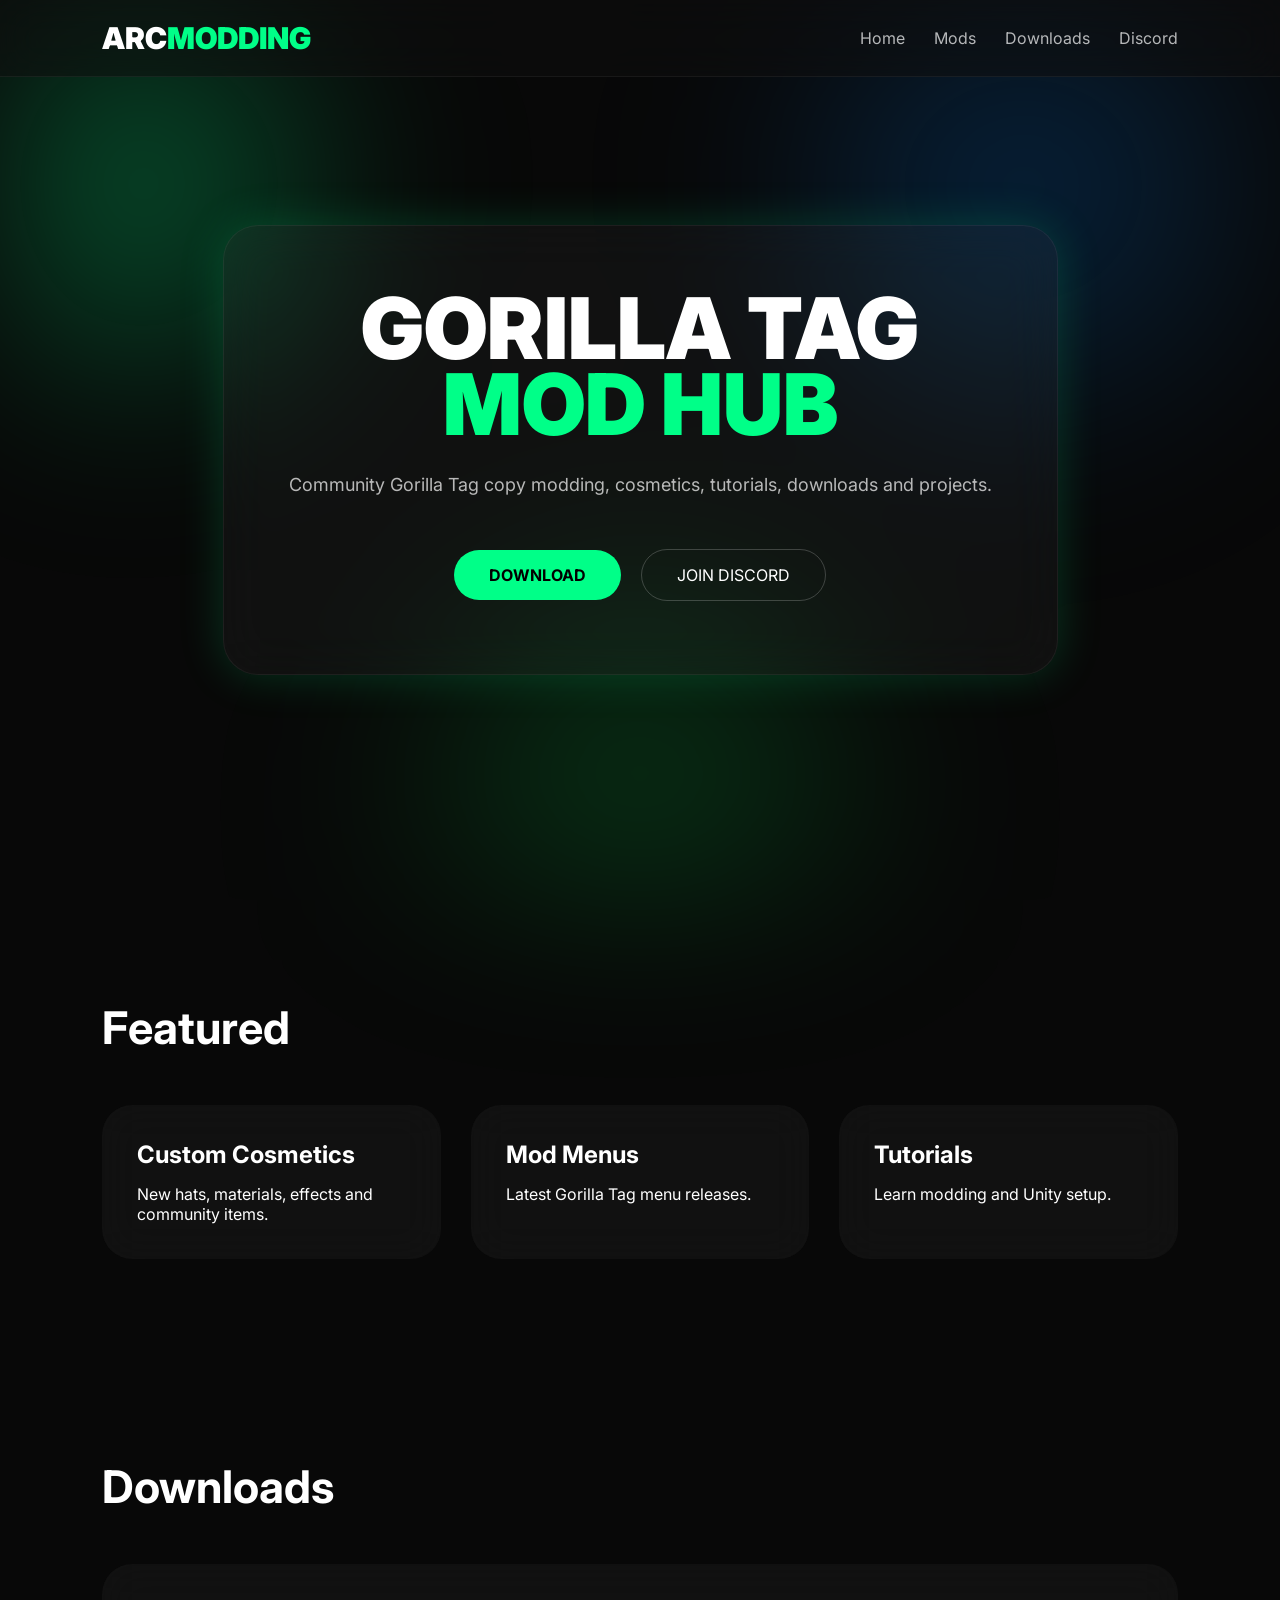
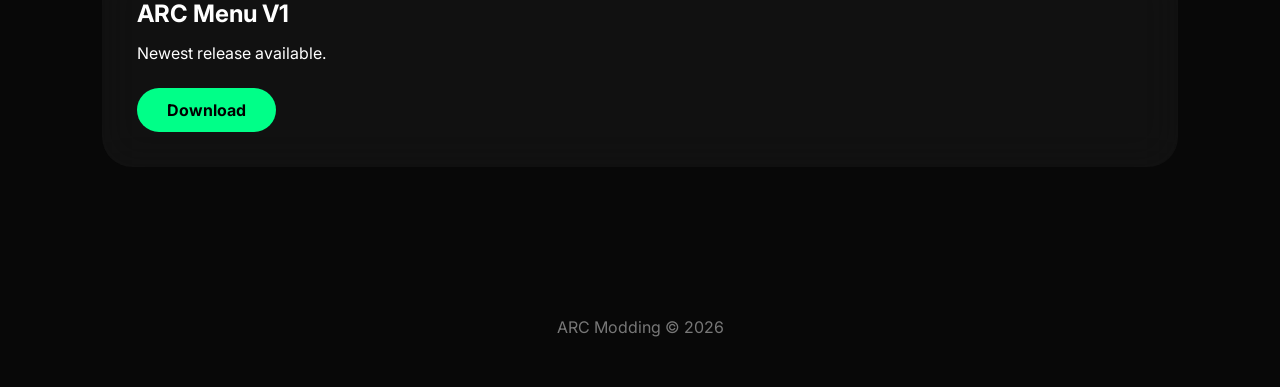
==== index.html @ 805655a4 "Update index.html" ====
<!DOCTYPE html>
<html lang="en">
<head>
<meta charset="UTF-8">
<meta name="viewport" content="width=device-width,initial-scale=1.0">
<title>ARC Modding Hub</title>

<link href="https://fonts.googleapis.com/css2?family=Inter:wght@300;400;700;900&display=swap" rel="stylesheet">

<style>

*{
margin:0;
padding:0;
box-sizing:border-box;
font-family:Inter,sans-serif;
scroll-behavior:smooth;
}

body{
background:#080808;
color:white;
overflow-x:hidden;
}

/* animated background */

.bg{
position:fixed;
inset:0;
z-index:-2;

background:
radial-gradient(circle at 10% 20%,rgba(0,255,136,.35),transparent 20%),
radial-gradient(circle at 80% 20%,rgba(0,132,255,.25),transparent 25%),
radial-gradient(circle at 50% 90%,rgba(0,255,85,.2),transparent 30%);

filter:blur(90px);

animation:float 12s infinite alternate;
}

@keyframes float{

from{
transform:scale(1) rotate(0deg)
}

to{
transform:scale(1.4) rotate(8deg)
}

}

nav{

position:fixed;
top:0;
width:100%;

display:flex;
justify-content:space-between;
align-items:center;

padding:20px 8%;

background:rgba(15,15,15,.55);

backdrop-filter:blur(20px);

border-bottom:1px solid rgba(255,255,255,.05);

z-index:999;
}

.logo{

font-size:30px;
font-weight:900;

}

.logo span{
color:#00ff88;
}

nav div a{

color:white;
text-decoration:none;
margin-left:25px;
opacity:.7;
transition:.3s;
}

nav div a:hover{

opacity:1;
color:#00ff88;

}

/* hero */

.hero{

height:100vh;

display:flex;
justify-content:center;
align-items:center;

padding:30px;

}

.heroBox{

max-width:900px;

padding:65px;

text-align:center;

background:rgba(255,255,255,.04);

backdrop-filter:blur(25px);

border-radius:35px;

border:1px solid rgba(255,255,255,.06);

box-shadow:
0 0 45px rgba(0,255,136,.18);

}

.hero h1{

font-size:85px;

line-height:.9;

font-weight:900;

}

.hero h1 span{
color:#00ff88;
}

.hero p{

margin-top:25px;

line-height:1.8;

opacity:.7;

font-size:18px;

}

.buttons{
margin-top:40px;
}

.btn{

display:inline-block;

padding:15px 35px;

border-radius:999px;

text-decoration:none;

margin:8px;

transition:.3s;
}

.download{

background:#00ff88;

color:black;

font-weight:700;

}

.discord{

border:1px solid rgba(255,255,255,.2);

color:white;

}

.btn:hover{

transform:translateY(-8px);

}

/* cards */

section{
padding:100px 8%;
}

.title{

font-size:45px;

margin-bottom:50px;

}

.grid{

display:grid;

grid-template-columns:
repeat(auto-fit,minmax(280px,1fr));

gap:30px;

}

.card{

padding:35px;

border-radius:30px;

background:rgba(255,255,255,.04);

backdrop-filter:blur(20px);

transition:.4s;

}

.card:hover{

transform:translateY(-10px);

box-shadow:
0 0 35px rgba(0,255,136,.2);

}

.card h2{

margin-bottom:15px;

}

.downloadCard{

margin-top:25px;

display:inline-block;

padding:12px 30px;

background:#00ff88;

color:black;

font-weight:bold;

border-radius:999px;

text-decoration:none;

}

footer{

padding:50px;

text-align:center;

opacity:.45;

}

</style>

</head>

<body>

<div class="bg"></div>

<nav>

<div class="logo">
ARC<span>MODDING</span>
</div>

<div>

<a href="#">Home</a>

<a href="#mods">Mods</a>

<a href="#downloads">Downloads</a>

<a href="https://discord.gg/arcsmoddinghub" target="_blank">Discord</a>

</div>

</nav>

<section class="hero">

<div class="heroBox">

<h1>

GORILLA TAG<br>

<span>MOD HUB</span>

</h1>

<p>

Community Gorilla Tag copy modding, cosmetics, tutorials,
downloads and projects.

</p>

<div class="buttons">

<a
class="btn download"
href="downloads/ARCMenuV1.zip"
download>

DOWNLOAD

</a>

<a
class="btn discord"
href="https://discord.gg/arcsmoddinghub"
target="_blank">

JOIN DISCORD

</a>

</div>

</div>

</section>

<section id="mods">

<h1 class="title">
Featured
</h1>

<div class="grid">

<div class="card">

<h2>
Custom Cosmetics
</h2>

<p>

New hats, materials, effects and community items.

</p>

</div>

<div class="card">

<h2>
Mod Menus
</h2>

<p>

Latest Gorilla Tag menu releases.

</p>

</div>

<div class="card">

<h2>
Tutorials
</h2>

<p>

Learn modding and Unity setup.

</p>

</div>

</div>

</section>

<section id="downloads">

<h1 class="title">
Downloads
</h1>

<div class="grid">

<div class="card">

<h2>
ARC Menu V1
</h2>

<p>

Newest release available.

</p>

<a
class="downloadCard"
href="downloads/ARCMenuV1.zip"
download>

Download

</a>

</div>

</div>

</section>

<footer>

ARC Modding © 2026

</footer>

</body>
</html>
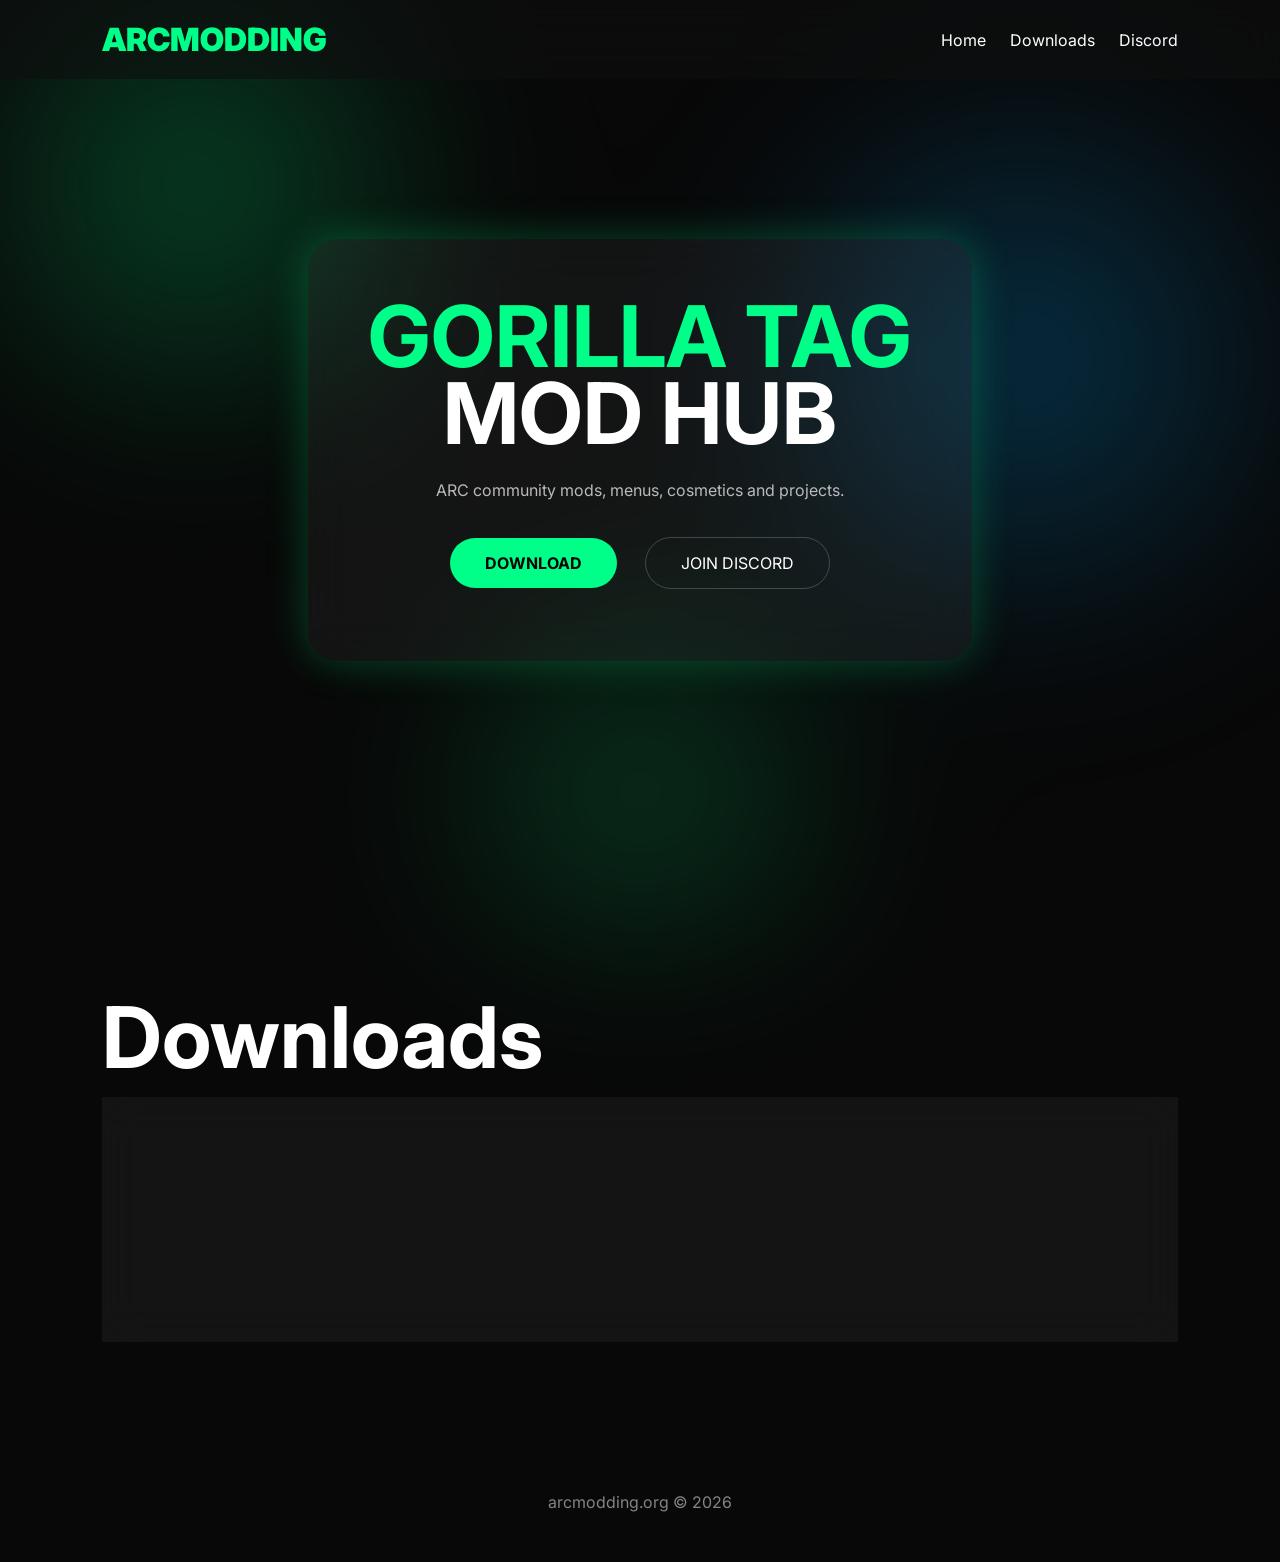
==== commit 8c34e287: "Update index.html" ====
--- a/index.html
+++ b/index.html
@@ -3,11 +3,33 @@
 <head>
 <meta charset="UTF-8">
 <meta name="viewport" content="width=device-width,initial-scale=1.0">
-<title>ARC Modding Hub</title>
+<title>ARC Modding</title>
 
 <link href="https://fonts.googleapis.com/css2?family=Inter:wght@300;400;700;900&display=swap" rel="stylesheet">
 
 <style>
+
+/* ========= CUSTOMIZE HERE ========= */
+
+:root{
+
+--main:#00ff88;
+--secondary:#00aaff;
+--background:#080808;
+
+--card:rgba(255,255,255,.05);
+--nav:rgba(15,15,15,.60);
+
+--text:white;
+
+--logo:ARCMODDING;
+--radius:30px;
+
+--glow:0 0 40px rgba(0,255,136,.25);
+
+}
+
+/* ========= END CUSTOMIZE ========= */
 
 *{
 margin:0;
@@ -18,32 +40,32 @@
 }
 
 body{
-background:#080808;
-color:white;
+background:var(--background);
+color:var(--text);
 overflow-x:hidden;
 }
 
-/* animated background */
-
 .bg{
+
 position:fixed;
 inset:0;
-z-index:-2;
+z-index:-1;
 
 background:
-radial-gradient(circle at 10% 20%,rgba(0,255,136,.35),transparent 20%),
-radial-gradient(circle at 80% 20%,rgba(0,132,255,.25),transparent 25%),
-radial-gradient(circle at 50% 90%,rgba(0,255,85,.2),transparent 30%);
-
-filter:blur(90px);
-
-animation:float 12s infinite alternate;
-}
-
-@keyframes float{
+radial-gradient(circle at 15% 20%,var(--main),transparent 20%),
+radial-gradient(circle at 80% 40%,var(--secondary),transparent 25%),
+radial-gradient(circle at 50% 90%,var(--main),transparent 20%);
+
+filter:blur(110px);
+opacity:.35;
+
+animation:move 12s infinite alternate;
+}
+
+@keyframes move{
 
 from{
-transform:scale(1) rotate(0deg)
+transform:scale(1)
 }
 
 to{
@@ -57,50 +79,35 @@
 position:fixed;
 top:0;
 width:100%;
+padding:20px 8%;
 
 display:flex;
 justify-content:space-between;
 align-items:center;
 
-padding:20px 8%;
-
-background:rgba(15,15,15,.55);
+background:var(--nav);
 
 backdrop-filter:blur(20px);
 
-border-bottom:1px solid rgba(255,255,255,.05);
-
 z-index:999;
+
 }
 
 .logo{
 
-font-size:30px;
+font-size:32px;
 font-weight:900;
-
-}
-
-.logo span{
-color:#00ff88;
-}
-
-nav div a{
+color:var(--main);
+
+}
+
+nav a{
 
 color:white;
 text-decoration:none;
-margin-left:25px;
-opacity:.7;
-transition:.3s;
-}
-
-nav div a:hover{
-
-opacity:1;
-color:#00ff88;
-
-}
-
-/* hero */
+margin-left:20px;
+
+}
 
 .hero{
 
@@ -110,87 +117,76 @@
 justify-content:center;
 align-items:center;
 
-padding:30px;
-
-}
-
-.heroBox{
+padding:20px;
+
+}
+
+.box{
 
 max-width:900px;
 
-padding:65px;
+padding:60px;
+
+border-radius:var(--radius);
+
+background:var(--card);
+
+backdrop-filter:blur(25px);
+
+box-shadow:var(--glow);
 
 text-align:center;
 
-background:rgba(255,255,255,.04);
-
-backdrop-filter:blur(25px);
-
-border-radius:35px;
-
-border:1px solid rgba(255,255,255,.06);
-
-box-shadow:
-0 0 45px rgba(0,255,136,.18);
-
-}
-
-.hero h1{
+}
+
+h1{
 
 font-size:85px;
-
 line-height:.9;
 
-font-weight:900;
-
-}
-
-.hero h1 span{
-color:#00ff88;
-}
-
-.hero p{
+}
+
+.green{
+
+color:var(--main);
+
+}
+
+p{
 
 margin-top:25px;
-
-line-height:1.8;
-
+line-height:1.7;
 opacity:.7;
 
-font-size:18px;
-
-}
-
-.buttons{
-margin-top:40px;
 }
 
 .btn{
 
 display:inline-block;
 
+margin:12px;
+
 padding:15px 35px;
 
 border-radius:999px;
 
 text-decoration:none;
 
-margin:8px;
-
 transition:.3s;
-}
-
-.download{
-
-background:#00ff88;
+
+}
+
+.main{
+
+background:var(--main);
 
 color:black;
 
-font-weight:700;
-
-}
-
-.discord{
+font-weight:bold;
+
+}
+
+.second{
 
 border:1px solid rgba(255,255,255,.2);
 
@@ -200,24 +196,14 @@
 
 .btn:hover{
 
-transform:translateY(-8px);
-
-}
-
-/* cards */
+transform:translateY(-6px);
+
+}
 
 section{
 padding:100px 8%;
 }
 
-.title{
-
-font-size:45px;
-
-margin-bottom:50px;
-
-}
-
 .grid{
 
 display:grid;
@@ -225,7 +211,7 @@
 grid-template-columns:
 repeat(auto-fit,minmax(280px,1fr));
 
-gap:30px;
+gap:25px;
 
 }
 
@@ -233,63 +219,23 @@
 
 padding:35px;
 
-border-radius:30px;
-
-background:rgba(255,255,255,.04);
+border-radius:var(--radius);
+
+background:var(--card);
 
 backdrop-filter:blur(20px);
 
-transition:.4s;
-
-}
-
-.card:hover{
-
-transform:translateY(-10px);
-
-box-shadow:
-0 0 35px rgba(0,255,136,.2);
-
-}
-
-.card h2{
-
-margin-bottom:15px;
-
-}
-
-.downloadCard{
-
-margin-top:25px;
-
-display:inline-block;
-
-padding:12px 30px;
-
-background:#00ff88;
-
-color:black;
-
-font-weight:bold;
-
-border-radius:999px;
-
-text-decoration:none;
-
 }
 
 footer{
 
 padding:50px;
-
 text-align:center;
-
-opacity:.45;
+opacity:.5;
 
 }
 
 </style>
-
 </head>
 
 <body>
@@ -299,46 +245,49 @@
 <nav>
 
 <div class="logo">
-ARC<span>MODDING</span>
+
+ARCMODDING
+
 </div>
 
 <div>
 
 <a href="#">Home</a>
 
-<a href="#mods">Mods</a>
-
 <a href="#downloads">Downloads</a>
 
-<a href="https://discord.gg/arcsmoddinghub" target="_blank">Discord</a>
+<a href="https://discord.gg/arcsmoddinghub" target="_blank">
+Discord
+</a>
 
 </div>
 
 </nav>
 
-<section class="hero">
-
-<div class="heroBox">
+<div class="hero">
+
+<div class="box">
 
 <h1>
 
-GORILLA TAG<br>
-
-<span>MOD HUB</span>
+<span class="green">GORILLA TAG</span>
+
+<br>
+
+MOD HUB
 
 </h1>
 
 <p>
 
-Community Gorilla Tag copy modding, cosmetics, tutorials,
-downloads and projects.
+ARC community mods, menus, cosmetics and projects.
 
 </p>
 
-<div class="buttons">
+<br>
 
 <a
-class="btn download"
+class="btn main"
 href="downloads/ARCMenuV1.zip"
 download>
 
@@ -347,7 +296,7 @@
 </a>
 
 <a
-class="btn discord"
+class="btn second"
 href="https://discord.gg/arcsmoddinghub"
 target="_blank">
 
@@ -359,67 +308,11 @@
 
 </div>
 
-</section>
-
-<section id="mods">
-
-<h1 class="title">
-Featured
-</h1>
-
-<div class="grid">
-
-<div class="card">
-
-<h2>
-Custom Cosmetics
-</h2>
-
-<p>
-
-New hats, materials, effects and community items.
-
-</p>
-
-</div>
-
-<div class="card">
-
-<h2>
-Mod Menus
-</h2>
-
-<p>
-
-Latest Gorilla Tag menu releases.
-
-</p>
-
-</div>
-
-<div class="card">
-
-<h2>
-Tutorials
-</h2>
-
-<p>
-
-Learn modding and Unity setup.
-
-</p>
-
-</div>
-
-</div>
-
-</section>
-
 <section id="downloads">
 
-<h1 class="title">
-Downloads
-</h1>
+<h1>Downloads</h1>
+
+<br>
 
 <div class="grid">
 
@@ -431,12 +324,14 @@
 
 <p>
 
-Newest release available.
+Newest release.
 
 </p>
 
+<br>
+
 <a
-class="downloadCard"
+class="btn main"
 href="downloads/ARCMenuV1.zip"
 download>
 
@@ -452,7 +347,7 @@
 
 <footer>
 
-ARC Modding © 2026
+arcmodding.org © 2026
 
 </footer>
 
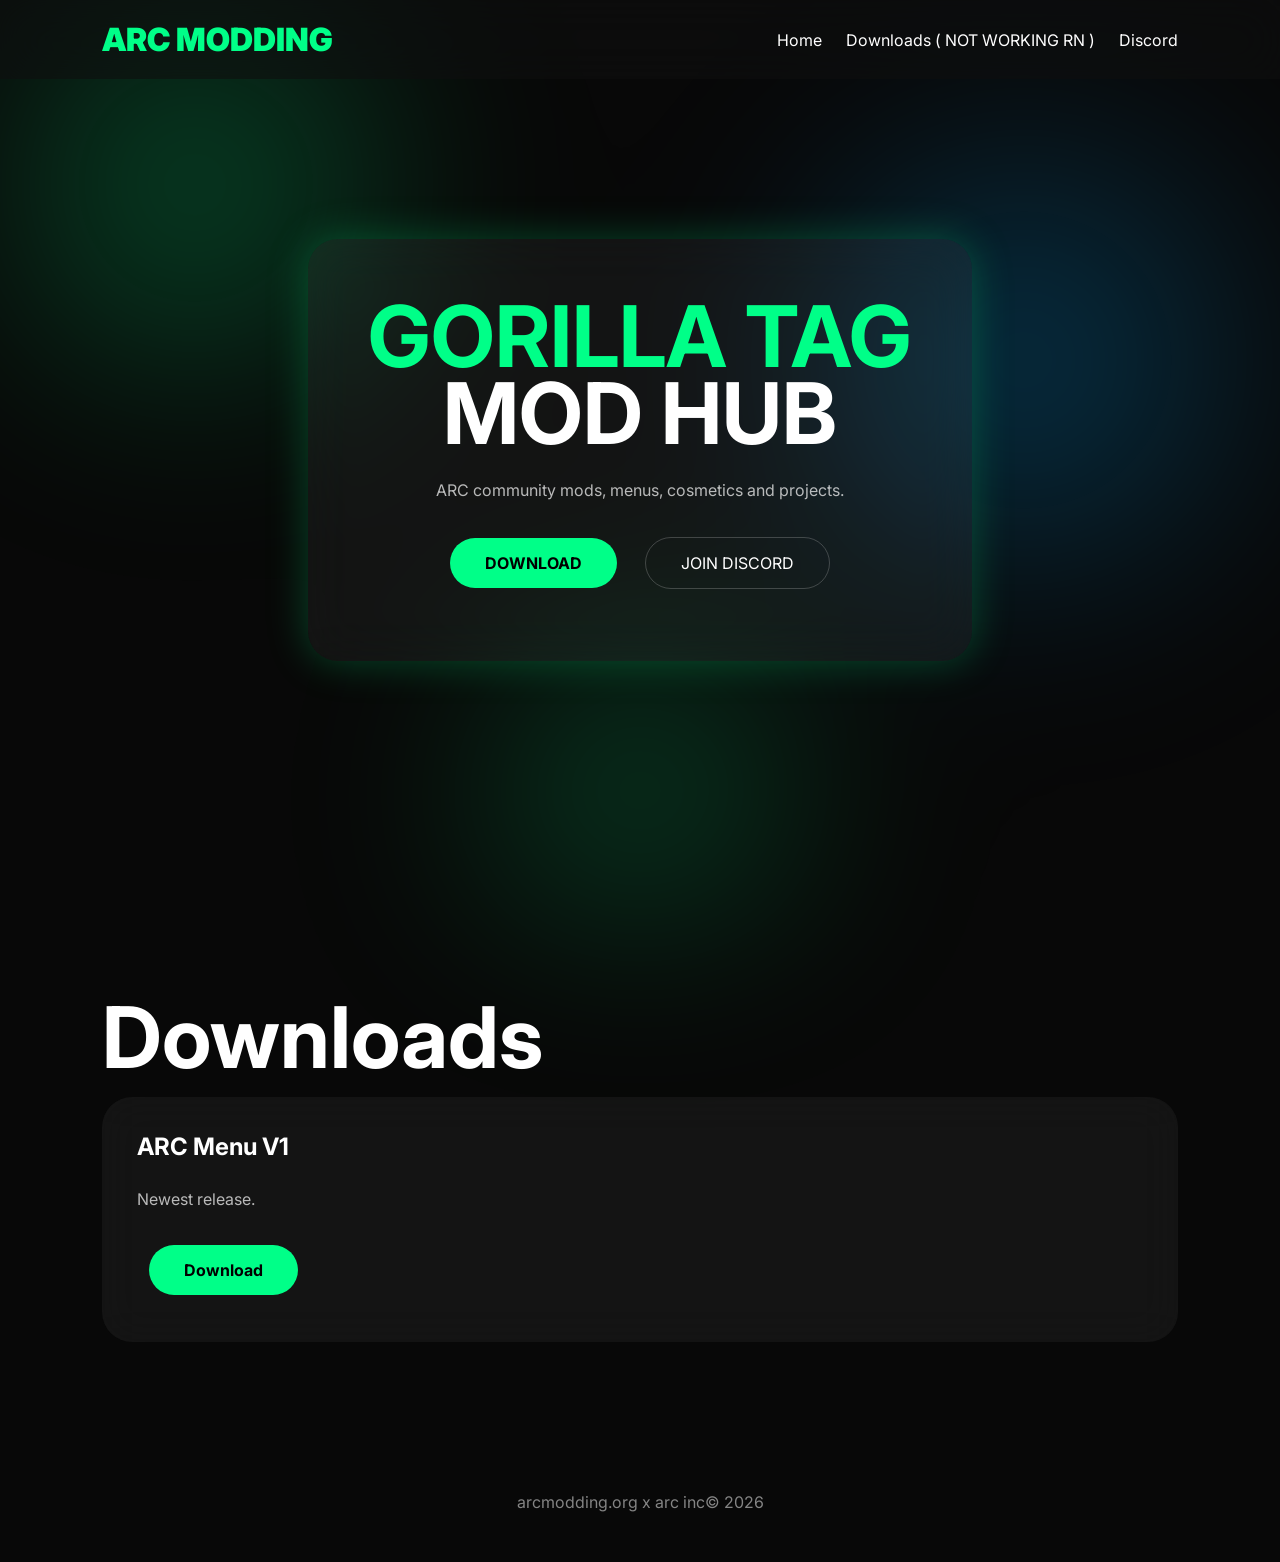
==== commit 9feb6dc5: "Update index.html" ====
--- a/index.html
+++ b/index.html
@@ -22,7 +22,7 @@
 
 --text:white;
 
---logo:ARCMODDING;
+--logo:ARC MODDING;
 --radius:30px;
 
 --glow:0 0 40px rgba(0,255,136,.25);
@@ -246,7 +246,7 @@
 
 <div class="logo">
 
-ARCMODDING
+ARC MODDING
 
 </div>
 
@@ -254,9 +254,9 @@
 
 <a href="#">Home</a>
 
-<a href="#downloads">Downloads</a>
-
-<a href="https://discord.gg/arcsmoddinghub" target="_blank">
+<a href="#downloads">Downloads ( NOT WORKING RN )</a>
+
+<a href="https://discord.gg/arcmoddinghub" target="_blank">
 Discord
 </a>
 
@@ -347,7 +347,7 @@
 
 <footer>
 
-arcmodding.org © 2026
+arcmodding.org x arc inc© 2026
 
 </footer>
 
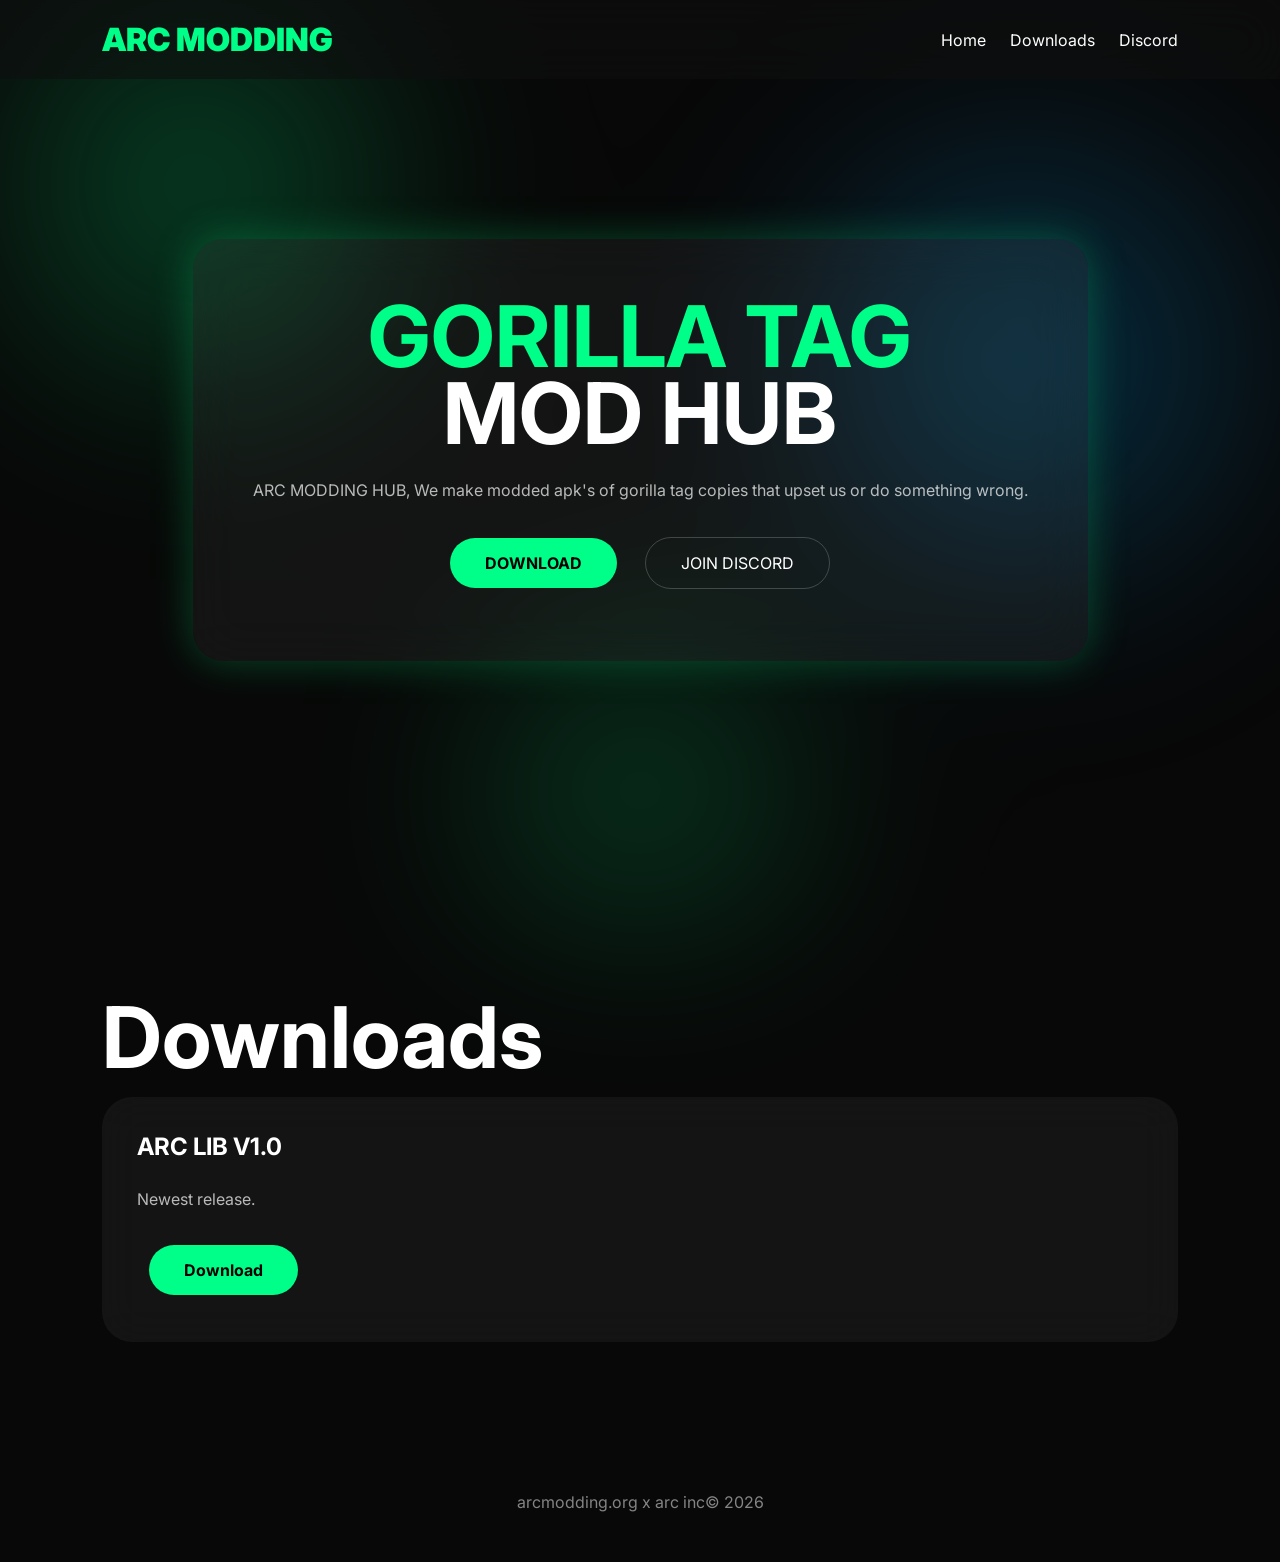
==== commit 1474394e: "Update index.html" ====
--- a/index.html
+++ b/index.html
@@ -254,7 +254,7 @@
 
 <a href="#">Home</a>
 
-<a href="#downloads">Downloads ( NOT WORKING RN )</a>
+<a href="#downloads">Downloads</a>
 
 <a href="https://discord.gg/arcmoddinghub" target="_blank">
 Discord
@@ -280,7 +280,7 @@
 
 <p>
 
-ARC community mods, menus, cosmetics and projects.
+ARC MODDING HUB, We make modded apk's of gorilla tag copies that upset us or do something wrong.
 
 </p>
 
@@ -291,7 +291,7 @@
 href="downloads/ARCMenuV1.zip"
 download>
 
-DOWNLOAD
+DOWNLOAD 
 
 </a>
 
@@ -319,7 +319,7 @@
 <div class="card">
 
 <h2>
-ARC Menu V1
+ARC LIB V1.0
 </h2>
 
 <p>
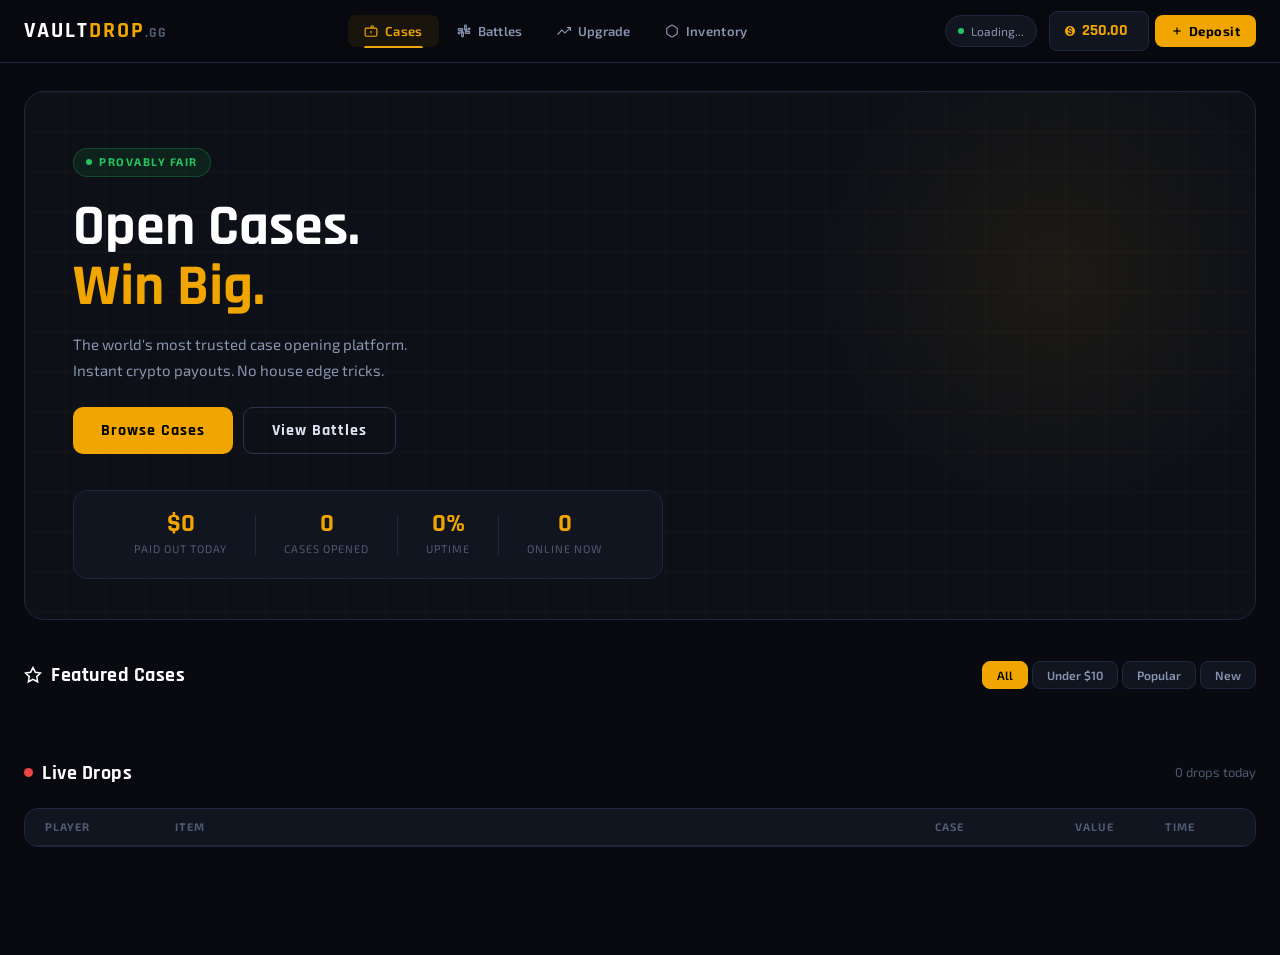
==== commit edc42dbf: "Add files via upload" ====
--- a/index.html
+++ b/index.html
@@ -1,355 +1,320 @@
 <!DOCTYPE html>
 <html lang="en">
 <head>
-<meta charset="UTF-8">
-<meta name="viewport" content="width=device-width,initial-scale=1.0">
-<title>ARC Modding</title>
-
-<link href="https://fonts.googleapis.com/css2?family=Inter:wght@300;400;700;900&display=swap" rel="stylesheet">
-
-<style>
-
-/* ========= CUSTOMIZE HERE ========= */
-
-:root{
-
---main:#00ff88;
---secondary:#00aaff;
---background:#080808;
-
---card:rgba(255,255,255,.05);
---nav:rgba(15,15,15,.60);
-
---text:white;
-
---logo:ARC MODDING;
---radius:30px;
-
---glow:0 0 40px rgba(0,255,136,.25);
-
-}
-
-/* ========= END CUSTOMIZE ========= */
-
-*{
-margin:0;
-padding:0;
-box-sizing:border-box;
-font-family:Inter,sans-serif;
-scroll-behavior:smooth;
-}
-
-body{
-background:var(--background);
-color:var(--text);
-overflow-x:hidden;
-}
-
-.bg{
-
-position:fixed;
-inset:0;
-z-index:-1;
-
-background:
-radial-gradient(circle at 15% 20%,var(--main),transparent 20%),
-radial-gradient(circle at 80% 40%,var(--secondary),transparent 25%),
-radial-gradient(circle at 50% 90%,var(--main),transparent 20%);
-
-filter:blur(110px);
-opacity:.35;
-
-animation:move 12s infinite alternate;
-}
-
-@keyframes move{
-
-from{
-transform:scale(1)
-}
-
-to{
-transform:scale(1.4) rotate(8deg)
-}
-
-}
-
-nav{
-
-position:fixed;
-top:0;
-width:100%;
-padding:20px 8%;
-
-display:flex;
-justify-content:space-between;
-align-items:center;
-
-background:var(--nav);
-
-backdrop-filter:blur(20px);
-
-z-index:999;
-
-}
-
-.logo{
-
-font-size:32px;
-font-weight:900;
-color:var(--main);
-
-}
-
-nav a{
-
-color:white;
-text-decoration:none;
-margin-left:20px;
-
-}
-
-.hero{
-
-height:100vh;
-
-display:flex;
-justify-content:center;
-align-items:center;
-
-padding:20px;
-
-}
-
-.box{
-
-max-width:900px;
-
-padding:60px;
-
-border-radius:var(--radius);
-
-background:var(--card);
-
-backdrop-filter:blur(25px);
-
-box-shadow:var(--glow);
-
-text-align:center;
-
-}
-
-h1{
-
-font-size:85px;
-line-height:.9;
-
-}
-
-.green{
-
-color:var(--main);
-
-}
-
-p{
-
-margin-top:25px;
-line-height:1.7;
-opacity:.7;
-
-}
-
-.btn{
-
-display:inline-block;
-
-margin:12px;
-
-padding:15px 35px;
-
-border-radius:999px;
-
-text-decoration:none;
-
-transition:.3s;
-
-}
-
-.main{
-
-background:var(--main);
-
-color:black;
-
-font-weight:bold;
-
-}
-
-.second{
-
-border:1px solid rgba(255,255,255,.2);
-
-color:white;
-
-}
-
-.btn:hover{
-
-transform:translateY(-6px);
-
-}
-
-section{
-padding:100px 8%;
-}
-
-.grid{
-
-display:grid;
-
-grid-template-columns:
-repeat(auto-fit,minmax(280px,1fr));
-
-gap:25px;
-
-}
-
-.card{
-
-padding:35px;
-
-border-radius:var(--radius);
-
-background:var(--card);
-
-backdrop-filter:blur(20px);
-
-}
-
-footer{
-
-padding:50px;
-text-align:center;
-opacity:.5;
-
-}
-
-</style>
+  <meta charset="UTF-8" />
+  <meta name="viewport" content="width=device-width, initial-scale=1.0" />
+  <title>VaultDrop — Premium Case Opening</title>
+  <meta name="description" content="Open cases, win big. Provably fair case opening platform with instant crypto withdrawals." />
+  <link rel="icon" type="image/svg+xml" href="data:image/svg+xml,<svg xmlns='http://www.w3.org/2000/svg' viewBox='0 0 100 100'><text y='.9em' font-size='90'>🔐</text></svg>" />
+  <link rel="preconnect" href="https://fonts.googleapis.com" />
+  <link href="https://fonts.googleapis.com/css2?family=Rajdhani:wght@400;500;600;700&family=Exo+2:ital,wght@0,300;0,400;0,600;0,700;0,900;1,400&display=swap" rel="stylesheet" />
+  <link rel="stylesheet" href="css/style.css" />
 </head>
-
 <body>
 
-<div class="bg"></div>
-
-<nav>
-
-<div class="logo">
-
-ARC MODDING
-
-</div>
-
-<div>
-
-<a href="#">Home</a>
-
-<a href="#downloads">Downloads</a>
-
-<a href="https://discord.gg/arcmoddinghub" target="_blank">
-Discord
-</a>
-
-</div>
-
-</nav>
-
-<div class="hero">
-
-<div class="box">
-
-<h1>
-
-<span class="green">GORILLA TAG</span>
-
-<br>
-
-MOD HUB
-
-</h1>
-
-<p>
-
-ARC MODDING HUB, We make modded apk's of gorilla tag copies that upset us or do something wrong.
-
-</p>
-
-<br>
-
-<a
-class="btn main"
-href="downloads/ARCMenuV1.zip"
-download>
-
-DOWNLOAD 
-
-</a>
-
-<a
-class="btn second"
-href="https://discord.gg/arcsmoddinghub"
-target="_blank">
-
-JOIN DISCORD
-
-</a>
-
-</div>
-
-</div>
-
-<section id="downloads">
-
-<h1>Downloads</h1>
-
-<br>
-
-<div class="grid">
-
-<div class="card">
-
-<h2>
-ARC LIB V1.0
-</h2>
-
-<p>
-
-Newest release.
-
-</p>
-
-<br>
-
-<a
-class="btn main"
-href="downloads/ARCMenuV1.zip"
-download>
-
-Download
-
-</a>
-
-</div>
-
-</div>
-
-</section>
-
-<footer>
-
-arcmodding.org x arc inc© 2026
-
-</footer>
+  <!-- NAVBAR -->
+  <nav id="navbar">
+    <div class="nav-inner">
+      <a href="#" class="logo">VAULT<span>DROP</span><em>.GG</em></a>
+
+      <div class="nav-center">
+        <button class="nav-link active" data-tab="cases">
+          <svg width="14" height="14" viewBox="0 0 24 24" fill="none" stroke="currentColor" stroke-width="2"><rect x="2" y="7" width="20" height="14" rx="2"/><path d="M16 7V5a2 2 0 0 0-4 0v2"/><line x1="12" y1="12" x2="12" y2="16"/></svg>
+          Cases
+        </button>
+        <button class="nav-link" data-tab="battles">
+          <svg width="14" height="14" viewBox="0 0 24 24" fill="none" stroke="currentColor" stroke-width="2"><path d="M14.5 10c-.83 0-1.5-.67-1.5-1.5v-5c0-.83.67-1.5 1.5-1.5s1.5.67 1.5 1.5v5c0 .83-.67 1.5-1.5 1.5z"/><path d="M20.5 10H19V8.5c0-.83.67-1.5 1.5-1.5s1.5.67 1.5 1.5-.67 1.5-1.5 1.5z"/><path d="M9.5 14c.83 0 1.5.67 1.5 1.5v5c0 .83-.67 1.5-1.5 1.5S8 21.33 8 20.5v-5c0-.83.67-1.5 1.5-1.5z"/><path d="M3.5 14H5v1.5c0 .83-.67 1.5-1.5 1.5S2 16.33 2 15.5 2.67 14 3.5 14z"/><path d="M14 14.5c0-.83.67-1.5 1.5-1.5h5c.83 0 1.5.67 1.5 1.5s-.67 1.5-1.5 1.5h-5c-.83 0-1.5-.67-1.5-1.5z"/><path d="M15.5 9H14v1.5c0 .83.67 1.5 1.5 1.5s1.5-.67 1.5-1.5S16.33 9 15.5 9z"/><path d="M10 9.5C10 8.67 9.33 8 8.5 8H3.5C2.67 8 2 8.67 2 9.5S2.67 11 3.5 11h5c.83 0 1.5-.67 1.5-1.5z"/><path d="M8.5 15H10v-1.5C10 12.67 9.33 12 8.5 12S7 12.67 7 13.5 7.67 15 8.5 15z"/></svg>
+          Battles
+        </button>
+        <button class="nav-link" data-tab="upgrade">
+          <svg width="14" height="14" viewBox="0 0 24 24" fill="none" stroke="currentColor" stroke-width="2"><polyline points="23 6 13.5 15.5 8.5 10.5 1 18"/><polyline points="17 6 23 6 23 12"/></svg>
+          Upgrade
+        </button>
+        <button class="nav-link" data-tab="inventory">
+          <svg width="14" height="14" viewBox="0 0 24 24" fill="none" stroke="currentColor" stroke-width="2"><path d="M21 16V8a2 2 0 0 0-1-1.73l-7-4a2 2 0 0 0-2 0l-7 4A2 2 0 0 0 3 8v8a2 2 0 0 0 1 1.73l7 4a2 2 0 0 0 2 0l7-4A2 2 0 0 0 21 16z"/></svg>
+          Inventory <span class="inv-badge" id="inv-badge" style="display:none">0</span>
+        </button>
+      </div>
+
+      <div class="nav-right">
+        <div class="live-ticker" id="live-ticker">
+          <span class="ticker-dot"></span>
+          <span id="ticker-text">Loading...</span>
+        </div>
+        <div class="balance-wrap">
+          <div class="balance-display">
+            <svg width="12" height="12" viewBox="0 0 24 24" fill="currentColor"><path d="M12 2C6.48 2 2 6.48 2 12s4.48 10 10 10 10-4.48 10-10S17.52 2 12 2zm1.41 16.09V20h-2.67v-1.93c-1.71-.36-3.16-1.46-3.27-3.4h1.96c.1 1.05.82 1.87 2.65 1.87 1.96 0 2.4-.98 2.4-1.59 0-.83-.44-1.61-2.67-2.14-2.48-.6-4.18-1.62-4.18-3.67 0-1.72 1.39-2.84 3.11-3.21V4h2.67v1.95c1.86.45 2.79 1.86 2.85 3.39H14.3c-.05-1.11-.64-1.87-2.22-1.87-1.5 0-2.4.68-2.4 1.64 0 .84.65 1.39 2.67 1.91s4.18 1.39 4.18 3.91c-.01 1.83-1.38 2.83-3.12 3.16z"/></svg>
+            <span id="balance-display">250.00</span>
+          </div>
+          <button class="deposit-btn" onclick="addFunds()">
+            <svg width="12" height="12" viewBox="0 0 24 24" fill="none" stroke="currentColor" stroke-width="2.5"><line x1="12" y1="5" x2="12" y2="19"/><line x1="5" y1="12" x2="19" y2="12"/></svg>
+            Deposit
+          </button>
+        </div>
+      </div>
+    </div>
+  </nav>
+
+  <!-- MAIN -->
+  <main>
+
+    <!-- ===== CASES TAB ===== -->
+    <section id="tab-cases" class="tab-section active">
+
+      <!-- HERO -->
+      <div class="hero-banner">
+        <div class="hero-bg-grid"></div>
+        <div class="hero-glow"></div>
+        <div class="hero-content">
+          <div class="hero-badge">
+            <span class="hero-badge-dot"></span>
+            PROVABLY FAIR
+          </div>
+          <h1>Open Cases.<br /><span>Win Big.</span></h1>
+          <p>The world's most trusted case opening platform.<br/>Instant crypto payouts. No house edge tricks.</p>
+          <div class="hero-cta">
+            <button class="btn-primary" onclick="scrollToCases()">Browse Cases</button>
+            <button class="btn-ghost" onclick="showTab('battles')">View Battles</button>
+          </div>
+        </div>
+        <div class="hero-stats" id="hero-stats">
+          <div class="hstat">
+            <div class="hstat-val" id="stat-paidout">$0</div>
+            <div class="hstat-label">Paid Out Today</div>
+          </div>
+          <div class="hstat-divider"></div>
+          <div class="hstat">
+            <div class="hstat-val" id="stat-opened">0</div>
+            <div class="hstat-label">Cases Opened</div>
+          </div>
+          <div class="hstat-divider"></div>
+          <div class="hstat">
+            <div class="hstat-val" id="stat-uptime">0%</div>
+            <div class="hstat-label">Uptime</div>
+          </div>
+          <div class="hstat-divider"></div>
+          <div class="hstat">
+            <div class="hstat-val" id="stat-online">0</div>
+            <div class="hstat-label">Online Now</div>
+          </div>
+        </div>
+      </div>
+
+      <!-- FEATURED CASES -->
+      <div class="section-row" id="cases-anchor">
+        <div class="section-header">
+          <h2 class="section-title">
+            <svg width="18" height="18" viewBox="0 0 24 24" fill="none" stroke="currentColor" stroke-width="2"><polygon points="12 2 15.09 8.26 22 9.27 17 14.14 18.18 21.02 12 17.77 5.82 21.02 7 14.14 2 9.27 8.91 8.26 12 2"/></svg>
+            Featured Cases
+          </h2>
+          <div class="sort-tabs">
+            <button class="sort-tab active">All</button>
+            <button class="sort-tab">Under $10</button>
+            <button class="sort-tab">Popular</button>
+            <button class="sort-tab">New</button>
+          </div>
+        </div>
+        <div class="cases-grid" id="cases-grid"></div>
+      </div>
+
+      <!-- LIVE FEED -->
+      <div class="section-row">
+        <div class="section-header">
+          <h2 class="section-title">
+            <span class="live-dot-inline"></span>
+            Live Drops
+          </h2>
+          <span class="feed-count" id="feed-count">0 drops today</span>
+        </div>
+        <div class="live-feed-wrap">
+          <div class="live-feed-header">
+            <span>Player</span>
+            <span>Item</span>
+            <span>Case</span>
+            <span>Value</span>
+            <span>Time</span>
+          </div>
+          <div id="live-feed"></div>
+        </div>
+      </div>
+
+    </section>
+
+    <!-- ===== BATTLES TAB ===== -->
+    <section id="tab-battles" class="tab-section">
+      <div class="coming-soon-wrap">
+        <div class="coming-soon-icon">⚔️</div>
+        <h2>Case Battles</h2>
+        <p>Challenge other players in real-time case battles.<br/>First to the highest value wins the pot.</p>
+        <div class="coming-soon-features">
+          <div class="csf-item"><span>🎯</span> 1v1 & 2v2 Modes</div>
+          <div class="csf-item"><span>💰</span> Winner Takes All</div>
+          <div class="csf-item"><span>🔴</span> Live Spectating</div>
+          <div class="csf-item"><span>📊</span> Battle History</div>
+        </div>
+        <button class="btn-primary" style="margin-top:24px">Notify Me When Live</button>
+      </div>
+    </section>
+
+    <!-- ===== UPGRADE TAB ===== -->
+    <section id="tab-upgrade" class="tab-section">
+      <div class="coming-soon-wrap">
+        <div class="coming-soon-icon">🔁</div>
+        <h2>Item Upgrader</h2>
+        <p>Risk your items for a chance at something much more valuable.<br/>Set your own odds. Own your risk.</p>
+        <div class="coming-soon-features">
+          <div class="csf-item"><span>📈</span> Custom Risk Levels</div>
+          <div class="csf-item"><span>🔐</span> Provably Fair</div>
+          <div class="csf-item"><span>⚡</span> Instant Results</div>
+          <div class="csf-item"><span>🏆</span> Leaderboard</div>
+        </div>
+        <button class="btn-primary" style="margin-top:24px">Coming Soon</button>
+      </div>
+    </section>
+
+    <!-- ===== INVENTORY TAB ===== -->
+    <section id="tab-inventory" class="tab-section">
+      <div class="section-row">
+        <div class="section-header">
+          <h2 class="section-title">
+            <svg width="18" height="18" viewBox="0 0 24 24" fill="none" stroke="currentColor" stroke-width="2"><path d="M21 16V8a2 2 0 0 0-1-1.73l-7-4a2 2 0 0 0-2 0l-7 4A2 2 0 0 0 3 8v8a2 2 0 0 0 1 1.73l7 4a2 2 0 0 0 2 0l7-4A2 2 0 0 0 21 16z"/></svg>
+            My Inventory
+          </h2>
+          <div style="display:flex;gap:10px;align-items:center">
+            <span id="inv-total-val" style="color:var(--muted);font-size:13px"></span>
+            <button class="btn-danger-sm" onclick="sellAllInventory()">Sell All</button>
+          </div>
+        </div>
+        <div class="inv-filter-bar">
+          <button class="inv-filter active" onclick="filterInv('all',this)">All</button>
+          <button class="inv-filter" onclick="filterInv('legendary',this)">⭐ Legendary</button>
+          <button class="inv-filter" onclick="filterInv('epic',this)">💜 Epic</button>
+          <button class="inv-filter" onclick="filterInv('rare',this)">🔵 Rare</button>
+          <button class="inv-filter" onclick="filterInv('common',this)">🟢 Common</button>
+        </div>
+        <div class="inv-grid" id="inv-grid">
+          <div class="inv-empty" id="inv-empty">
+            <div style="font-size:48px;margin-bottom:12px">🎒</div>
+            <div style="font-weight:700;font-size:16px;margin-bottom:6px;color:var(--text)">Inventory Empty</div>
+            <div style="font-size:13px">Open some cases and keep your winnings here</div>
+          </div>
+        </div>
+      </div>
+    </section>
+
+  </main>
+
+  <!-- CASE OPENING MODAL -->
+  <div class="modal-overlay" id="modal" onclick="handleOverlayClick(event)">
+    <div class="modal-box" id="modal-box">
+      <div class="modal-header">
+        <div class="modal-title-wrap">
+          <span id="modal-case-emoji" style="font-size:28px"></span>
+          <div>
+            <div class="modal-title" id="modal-title">Opening Case</div>
+            <div class="modal-subtitle" id="modal-subtitle">Spin the wheel and test your luck</div>
+          </div>
+        </div>
+        <button class="modal-close" onclick="closeModal()" aria-label="Close">
+          <svg width="20" height="20" viewBox="0 0 24 24" fill="none" stroke="currentColor" stroke-width="2"><line x1="18" y1="6" x2="6" y2="18"/><line x1="6" y1="6" x2="18" y2="18"/></svg>
+        </button>
+      </div>
+
+      <div class="modal-body" id="modal-body">
+
+        <!-- SPINNER STATE -->
+        <div id="state-spinner">
+          <div class="spinner-outer">
+            <div class="spinner-fade-left"></div>
+            <div class="spinner-fade-right"></div>
+            <div class="spinner-cursor">
+              <div class="cursor-arrow top"></div>
+              <div class="cursor-line"></div>
+              <div class="cursor-arrow bottom"></div>
+            </div>
+            <div class="spinner-viewport">
+              <div class="spinner-track" id="spinner-track"></div>
+            </div>
+          </div>
+
+          <div class="open-controls">
+            <div class="open-info">
+              <div class="open-info-item">
+                <span class="info-label">Case Price</span>
+                <span class="info-val accent" id="ctrl-price">$0.00</span>
+              </div>
+              <div class="open-info-item">
+                <span class="info-label">Your Balance</span>
+                <span class="info-val" id="ctrl-balance">$0.00</span>
+              </div>
+              <div class="open-info-item">
+                <span class="info-label">Best Drop</span>
+                <span class="info-val gold" id="ctrl-best">$0.00</span>
+              </div>
+            </div>
+            <div class="open-qty-row">
+              <span style="font-size:13px;color:var(--muted)">Quantity:</span>
+              <div class="qty-btns">
+                <button class="qty-btn active" data-qty="1" onclick="setQty(1,this)">x1</button>
+                <button class="qty-btn" data-qty="2" onclick="setQty(2,this)">x2</button>
+                <button class="qty-btn" data-qty="3" onclick="setQty(3,this)">x3</button>
+                <button class="qty-btn" data-qty="5" onclick="setQty(5,this)">x5</button>
+              </div>
+            </div>
+            <button class="open-main-btn" id="open-btn" onclick="spinCase()">
+              <svg width="16" height="16" viewBox="0 0 24 24" fill="none" stroke="currentColor" stroke-width="2"><polygon points="5 3 19 12 5 21 5 3"/></svg>
+              OPEN CASE
+            </button>
+            <div class="provably-fair-link">
+              <svg width="11" height="11" viewBox="0 0 24 24" fill="none" stroke="currentColor" stroke-width="2"><rect x="3" y="11" width="18" height="11" rx="2" ry="2"/><path d="M7 11V7a5 5 0 0 1 10 0v4"/></svg>
+              Provably Fair
+            </div>
+          </div>
+
+          <div class="possible-drops">
+            <div class="drops-header">
+              <span>Possible Drops</span>
+              <span class="drops-odds-note">Odds shown per item</span>
+            </div>
+            <div class="drops-grid" id="drops-grid"></div>
+          </div>
+        </div>
+
+        <!-- WIN STATE -->
+        <div id="state-win" style="display:none">
+          <div class="win-confetti" id="win-confetti"></div>
+          <div class="win-showcase">
+            <div class="win-item-glow" id="win-glow"></div>
+            <div class="win-emoji-large" id="win-emoji">🎁</div>
+            <div class="win-rarity-badge" id="win-rarity-badge">Legendary</div>
+            <div class="win-item-name" id="win-item-name">Item Name</div>
+            <div class="win-item-value" id="win-item-value">$0.00</div>
+          </div>
+          <div class="win-actions">
+            <button class="win-btn sell" onclick="sellWin()">
+              <svg width="14" height="14" viewBox="0 0 24 24" fill="none" stroke="currentColor" stroke-width="2"><line x1="12" y1="1" x2="12" y2="23"/><path d="M17 5H9.5a3.5 3.5 0 0 0 0 7h5a3.5 3.5 0 0 1 0 7H6"/></svg>
+              Sell for <span id="sell-amount">$0.00</span>
+            </button>
+            <button class="win-btn keep" onclick="keepWin()">
+              <svg width="14" height="14" viewBox="0 0 24 24" fill="none" stroke="currentColor" stroke-width="2"><path d="M21 16V8a2 2 0 0 0-1-1.73l-7-4a2 2 0 0 0-2 0l-7 4A2 2 0 0 0 3 8v8a2 2 0 0 0 1 1.73l7 4a2 2 0 0 0 2 0l7-4A2 2 0 0 0 21 16z"/></svg>
+              Keep Item
+            </button>
+            <button class="win-btn again" onclick="openAgain()">
+              <svg width="14" height="14" viewBox="0 0 24 24" fill="none" stroke="currentColor" stroke-width="2"><polyline points="23 4 23 10 17 10"/><path d="M20.49 15a9 9 0 1 1-2.12-9.36L23 10"/></svg>
+              Open Again
+            </button>
+          </div>
+        </div>
+
+      </div>
+    </div>
+  </div>
+
+  <!-- TOAST NOTIFICATION -->
+  <div class="toast" id="toast"></div>
+
+  <script src="js/data.js"></script>
+  <script src="js/app.js"></script>
 
 </body>
 </html>
--- a/css/style.css
+++ b/css/style.css
@@ -0,0 +1,676 @@
+/* ===========================
+   VAULTDROP â€” Main Stylesheet
+   =========================== */
+
+@import url('https://fonts.googleapis.com/css2?family=Rajdhani:wght@400;500;600;700&family=Exo+2:ital,wght@0,300;0,400;0,600;0,700;0,900;1,400&display=swap');
+
+*, *::before, *::after { margin: 0; padding: 0; box-sizing: border-box; }
+
+:root {
+  --bg:        #080a0f;
+  --surface:   #0d1017;
+  --card:      #111520;
+  --card2:     #171d2b;
+  --card3:     #1c2235;
+  --border:    #1f2740;
+  --border2:   #2a3450;
+  --accent:    #f0a500;
+  --accent2:   #d4920a;
+  --accent-glow: rgba(240,165,0,.18);
+  --green:     #22c55e;
+  --green-dim: rgba(34,197,94,.12);
+  --red:       #ef4444;
+  --red-dim:   rgba(239,68,68,.12);
+  --blue:      #3b82f6;
+  --blue-dim:  rgba(59,130,246,.12);
+  --purple:    #a855f7;
+  --purple-dim:rgba(168,85,247,.12);
+  --text:      #dde3f0;
+  --text2:     #8895b0;
+  --muted:     #4e5a72;
+  /* rarity */
+  --col-legendary: #f0a500;
+  --col-epic:      #a855f7;
+  --col-rare:      #3b82f6;
+  --col-common:    #22c55e;
+}
+
+html { scroll-behavior: smooth; }
+body {
+  background: var(--bg);
+  color: var(--text);
+  font-family: 'Exo 2', sans-serif;
+  font-size: 15px;
+  line-height: 1.5;
+  min-height: 100vh;
+  overflow-x: hidden;
+}
+
+/* ---- SCROLLBAR ---- */
+::-webkit-scrollbar { width: 6px; }
+::-webkit-scrollbar-track { background: var(--bg); }
+::-webkit-scrollbar-thumb { background: var(--border2); border-radius: 3px; }
+::-webkit-scrollbar-thumb:hover { background: var(--muted); }
+
+/* =====================
+   NAVBAR
+   ===================== */
+#navbar {
+  position: sticky;
+  top: 0;
+  z-index: 200;
+  background: rgba(8,10,15,.92);
+  backdrop-filter: blur(16px);
+  border-bottom: 1px solid var(--border);
+}
+.nav-inner {
+  max-width: 1280px;
+  margin: 0 auto;
+  padding: 0 24px;
+  height: 62px;
+  display: flex;
+  align-items: center;
+  gap: 24px;
+}
+
+/* Logo */
+.logo {
+  font-family: 'Rajdhani', sans-serif;
+  font-size: 22px;
+  font-weight: 700;
+  letter-spacing: 2px;
+  color: #fff;
+  text-decoration: none;
+  white-space: nowrap;
+}
+.logo span { color: var(--accent); }
+.logo em { font-style: normal; color: var(--muted); font-size: 14px; letter-spacing: 1px; }
+
+/* Nav center links */
+.nav-center { display: flex; gap: 2px; flex: 1; justify-content: center; }
+.nav-link {
+  display: flex; align-items: center; gap: 7px;
+  background: none; border: none; color: var(--text2);
+  padding: 8px 16px; border-radius: 8px; cursor: pointer;
+  font-family: 'Exo 2', sans-serif; font-size: 13px; font-weight: 600;
+  letter-spacing: .3px;
+  transition: color .2s, background .2s;
+  position: relative;
+}
+.nav-link:hover { color: var(--text); background: var(--card); }
+.nav-link.active { color: var(--accent); background: rgba(240,165,0,.08); }
+.nav-link.active::after {
+  content: '';
+  position: absolute; bottom: -1px; left: 16px; right: 16px; height: 2px;
+  background: var(--accent); border-radius: 2px 2px 0 0;
+}
+.inv-badge {
+  background: var(--accent); color: #000;
+  font-size: 10px; font-weight: 700;
+  padding: 1px 6px; border-radius: 10px;
+  min-width: 18px; text-align: center;
+}
+
+/* Nav right */
+.nav-right { display: flex; align-items: center; gap: 12px; }
+
+.live-ticker {
+  display: flex; align-items: center; gap: 7px;
+  background: var(--card); border: 1px solid var(--border);
+  padding: 6px 12px; border-radius: 20px;
+  font-size: 12px; color: var(--text2);
+  max-width: 220px; overflow: hidden;
+  white-space: nowrap;
+}
+.ticker-dot {
+  width: 6px; height: 6px;
+  background: var(--green); border-radius: 50%;
+  flex-shrink: 0;
+  animation: tickerpulse 1.8s ease-in-out infinite;
+}
+@keyframes tickerpulse { 0%,100%{opacity:1;box-shadow:0 0 0 0 rgba(34,197,94,.4)} 50%{opacity:.7;box-shadow:0 0 0 4px rgba(34,197,94,0)} }
+
+.balance-wrap { display: flex; align-items: center; gap: 6px; }
+.balance-display {
+  display: flex; align-items: center; gap: 6px;
+  background: var(--card); border: 1px solid var(--border);
+  padding: 7px 14px; border-radius: 8px;
+  font-family: 'Rajdhani', sans-serif; font-size: 16px; font-weight: 700;
+  color: var(--accent); min-width: 100px;
+}
+.balance-display svg { color: var(--accent); flex-shrink: 0; }
+
+.deposit-btn {
+  display: flex; align-items: center; gap: 6px;
+  background: var(--accent); color: #000;
+  border: none; padding: 8px 16px; border-radius: 8px;
+  cursor: pointer; font-family: 'Exo 2', sans-serif;
+  font-size: 13px; font-weight: 700; letter-spacing: .5px;
+  transition: background .2s, transform .15s;
+}
+.deposit-btn:hover { background: #ffb82e; transform: translateY(-1px); }
+.deposit-btn:active { transform: translateY(0); }
+
+/* =====================
+   MAIN / TABS
+   ===================== */
+main { max-width: 1280px; margin: 0 auto; padding: 0 24px 60px; }
+
+.tab-section { display: none; }
+.tab-section.active { display: block; }
+
+/* =====================
+   HERO BANNER
+   ===================== */
+.hero-banner {
+  position: relative;
+  background: var(--surface);
+  border: 1px solid var(--border);
+  border-radius: 20px;
+  padding: 56px 48px 40px;
+  margin: 28px 0 40px;
+  overflow: hidden;
+}
+.hero-bg-grid {
+  position: absolute; inset: 0;
+  background-image:
+    linear-gradient(rgba(240,165,0,.03) 1px, transparent 1px),
+    linear-gradient(90deg, rgba(240,165,0,.03) 1px, transparent 1px);
+  background-size: 40px 40px;
+  pointer-events: none;
+}
+.hero-glow {
+  position: absolute; top: -80px; right: -60px;
+  width: 520px; height: 520px;
+  background: radial-gradient(circle, rgba(240,165,0,.07) 0%, transparent 65%);
+  pointer-events: none;
+}
+.hero-content { position: relative; z-index: 1; max-width: 520px; }
+.hero-badge {
+  display: inline-flex; align-items: center; gap: 7px;
+  background: rgba(34,197,94,.1); border: 1px solid rgba(34,197,94,.25);
+  color: var(--green); font-size: 11px; font-weight: 700; letter-spacing: 1.5px;
+  padding: 5px 12px; border-radius: 20px;
+  margin-bottom: 20px;
+}
+.hero-badge-dot { width: 6px; height: 6px; background: var(--green); border-radius: 50%; animation: tickerpulse 1.8s ease-in-out infinite; }
+
+.hero-content h1 {
+  font-family: 'Rajdhani', sans-serif;
+  font-size: clamp(38px, 5vw, 58px);
+  font-weight: 700; line-height: 1.05;
+  margin-bottom: 14px; color: #fff;
+}
+.hero-content h1 span { color: var(--accent); }
+.hero-content p { color: var(--text2); font-size: 15px; line-height: 1.7; margin-bottom: 24px; }
+
+.hero-cta { display: flex; gap: 10px; }
+.btn-primary {
+  background: var(--accent); color: #000; border: none;
+  padding: 12px 28px; border-radius: 10px; cursor: pointer;
+  font-family: 'Rajdhani', sans-serif; font-size: 16px; font-weight: 700;
+  letter-spacing: 1px; transition: all .2s;
+}
+.btn-primary:hover { background: #ffb82e; transform: translateY(-2px); box-shadow: 0 8px 24px rgba(240,165,0,.3); }
+.btn-ghost {
+  background: transparent; color: var(--text); border: 1px solid var(--border2);
+  padding: 12px 28px; border-radius: 10px; cursor: pointer;
+  font-family: 'Rajdhani', sans-serif; font-size: 16px; font-weight: 700;
+  letter-spacing: 1px; transition: all .2s;
+}
+.btn-ghost:hover { border-color: var(--accent); color: var(--accent); }
+
+/* Hero Stats */
+.hero-stats {
+  display: flex; align-items: center; gap: 0;
+  background: var(--card); border: 1px solid var(--border);
+  border-radius: 14px; margin-top: 36px;
+  padding: 20px 32px; width: fit-content;
+  position: relative; z-index: 1;
+}
+.hstat { text-align: center; padding: 0 28px; }
+.hstat-val {
+  font-family: 'Rajdhani', sans-serif; font-size: 26px; font-weight: 700;
+  color: var(--accent); line-height: 1;
+  transition: all .4s;
+}
+.hstat-label { font-size: 11px; color: var(--muted); text-transform: uppercase; letter-spacing: 1px; margin-top: 4px; }
+.hstat-divider { width: 1px; height: 40px; background: var(--border); flex-shrink: 0; }
+
+/* =====================
+   SECTION ROWS
+   ===================== */
+.section-row { margin-bottom: 48px; }
+.section-header {
+  display: flex; align-items: center; justify-content: space-between;
+  margin-bottom: 20px; gap: 16px;
+}
+.section-title {
+  display: flex; align-items: center; gap: 9px;
+  font-family: 'Rajdhani', sans-serif; font-size: 20px; font-weight: 700;
+  letter-spacing: .5px; color: #fff;
+}
+.live-dot-inline {
+  display: inline-block; width: 9px; height: 9px;
+  background: var(--red); border-radius: 50%;
+  animation: tickerpulse 1.5s ease-in-out infinite;
+  box-shadow: 0 0 0 0 var(--red);
+}
+.feed-count { font-size: 13px; color: var(--muted); }
+
+.sort-tabs { display: flex; gap: 4px; }
+.sort-tab {
+  background: var(--card); border: 1px solid var(--border);
+  color: var(--text2); padding: 6px 14px; border-radius: 8px;
+  font-size: 12px; font-weight: 600; cursor: pointer;
+  font-family: 'Exo 2', sans-serif; transition: all .2s;
+}
+.sort-tab.active, .sort-tab:hover { background: var(--accent); border-color: var(--accent); color: #000; }
+
+/* =====================
+   CASES GRID
+   ===================== */
+.cases-grid {
+  display: grid;
+  grid-template-columns: repeat(auto-fill, minmax(210px, 1fr));
+  gap: 16px;
+}
+
+.case-card {
+  background: var(--card);
+  border: 1px solid var(--border);
+  border-radius: 14px;
+  overflow: hidden; cursor: pointer;
+  transition: transform .25s, border-color .25s, box-shadow .25s;
+  position: relative;
+}
+.case-card:hover { transform: translateY(-5px); border-color: var(--accent); box-shadow: 0 16px 48px rgba(240,165,0,.12); }
+.case-card:hover .case-open-overlay { opacity: 1; }
+
+.case-thumb {
+  height: 160px; display: flex; align-items: center; justify-content: center;
+  position: relative; overflow: hidden;
+}
+.case-emoji-big { font-size: 80px; position: relative; z-index: 1; filter: drop-shadow(0 4px 16px rgba(0,0,0,.5)); }
+.case-thumb-glow {
+  position: absolute; inset: 0;
+  background: radial-gradient(circle at center, var(--glow-col, rgba(240,165,0,.12)) 0%, transparent 65%);
+}
+
+.case-open-overlay {
+  position: absolute; inset: 0;
+  background: rgba(8,10,15,.7);
+  display: flex; align-items: center; justify-content: center;
+  opacity: 0; transition: opacity .2s;
+}
+.case-open-overlay span {
+  background: var(--accent); color: #000;
+  font-family: 'Rajdhani', sans-serif; font-weight: 700; font-size: 15px;
+  letter-spacing: 2px; padding: 10px 24px; border-radius: 8px;
+}
+
+.case-info { padding: 14px 16px; }
+.case-name { font-weight: 700; font-size: 15px; margin-bottom: 4px; }
+.case-desc { font-size: 12px; color: var(--text2); margin-bottom: 10px; }
+.case-footer { display: flex; align-items: center; justify-content: space-between; }
+.case-price {
+  font-family: 'Rajdhani', sans-serif; font-size: 20px; font-weight: 700; color: var(--accent);
+}
+.case-tag {
+  font-size: 10px; font-weight: 700; letter-spacing: 1px; text-transform: uppercase;
+  padding: 3px 8px; border-radius: 5px;
+}
+.case-tag.popular { background: rgba(240,165,0,.15); color: var(--accent); }
+.case-tag.hot { background: rgba(239,68,68,.15); color: var(--red); }
+.case-tag.new { background: rgba(59,130,246,.15); color: var(--blue); }
+.case-tag.rare { background: rgba(168,85,247,.15); color: var(--purple); }
+
+/* =====================
+   LIVE FEED
+   ===================== */
+.live-feed-wrap {
+  background: var(--card);
+  border: 1px solid var(--border);
+  border-radius: 14px;
+  overflow: hidden;
+}
+.live-feed-header {
+  display: grid; grid-template-columns: 130px 1fr 140px 90px 70px;
+  padding: 10px 20px;
+  border-bottom: 1px solid var(--border);
+  font-size: 11px; font-weight: 700; color: var(--muted);
+  text-transform: uppercase; letter-spacing: 1px;
+}
+.feed-row {
+  display: grid; grid-template-columns: 130px 1fr 140px 90px 70px;
+  padding: 10px 20px;
+  border-bottom: 1px solid rgba(31,39,64,.5);
+  align-items: center;
+  transition: background .2s;
+  animation: feedSlideIn .35s ease forwards;
+  opacity: 0;
+}
+@keyframes feedSlideIn { from{opacity:0;transform:translateX(-8px)} to{opacity:1;transform:translateX(0)} }
+.feed-row:hover { background: var(--card2); }
+.feed-row:last-child { border-bottom: none; }
+
+.feed-player { font-size: 13px; font-weight: 600; color: var(--accent); }
+.feed-item-cell { display: flex; align-items: center; gap: 9px; }
+.feed-item-emoji { font-size: 22px; }
+.feed-item-label { font-size: 13px; }
+.feed-case { font-size: 12px; color: var(--text2); }
+.feed-val { font-size: 14px; font-weight: 700; }
+.feed-time { font-size: 11px; color: var(--muted); }
+.feed-val.legendary { color: var(--col-legendary); }
+.feed-val.epic { color: var(--col-epic); }
+.feed-val.rare { color: var(--col-rare); }
+.feed-val.common { color: var(--col-common); }
+
+/* =====================
+   MODAL
+   ===================== */
+.modal-overlay {
+  display: none; position: fixed; inset: 0; z-index: 300;
+  background: rgba(0,0,0,.8);
+  backdrop-filter: blur(6px);
+  align-items: center; justify-content: center;
+  padding: 20px;
+}
+.modal-overlay.open { display: flex; }
+
+.modal-box {
+  background: var(--surface);
+  border: 1px solid var(--border2);
+  border-radius: 18px;
+  width: min(820px, 100%);
+  max-height: 92vh;
+  overflow-y: auto;
+  animation: modalIn .25s ease;
+}
+@keyframes modalIn { from{opacity:0;transform:scale(.96) translateY(8px)} to{opacity:1;transform:scale(1) translateY(0)} }
+
+.modal-header {
+  display: flex; align-items: center; justify-content: space-between;
+  padding: 20px 24px;
+  border-bottom: 1px solid var(--border);
+}
+.modal-title-wrap { display: flex; align-items: center; gap: 14px; }
+.modal-title { font-family: 'Rajdhani', sans-serif; font-size: 22px; font-weight: 700; }
+.modal-subtitle { font-size: 12px; color: var(--muted); margin-top: 2px; }
+.modal-close {
+  background: var(--card); border: 1px solid var(--border);
+  color: var(--text2); width: 36px; height: 36px;
+  border-radius: 8px; cursor: pointer; display: flex; align-items: center; justify-content: center;
+  transition: all .2s; flex-shrink: 0;
+}
+.modal-close:hover { color: #fff; border-color: var(--red); background: rgba(239,68,68,.1); }
+
+.modal-body { padding: 24px; }
+
+/* Spinner */
+.spinner-outer {
+  position: relative; height: 148px;
+  background: var(--card); border: 1px solid var(--border);
+  border-radius: 12px; overflow: hidden;
+  margin-bottom: 20px;
+}
+.spinner-fade-left, .spinner-fade-right {
+  position: absolute; top: 0; bottom: 0; width: 120px; z-index: 10; pointer-events: none;
+}
+.spinner-fade-left { left: 0; background: linear-gradient(90deg, var(--card), transparent); }
+.spinner-fade-right { right: 0; background: linear-gradient(-90deg, var(--card), transparent); }
+
+.spinner-cursor {
+  position: absolute; top: 0; bottom: 0; left: 50%; z-index: 20;
+  transform: translateX(-50%);
+  display: flex; flex-direction: column; align-items: center;
+  pointer-events: none;
+}
+.cursor-line { flex: 1; width: 2px; background: var(--accent); box-shadow: 0 0 10px var(--accent); }
+.cursor-arrow {
+  width: 0; height: 0;
+  border-left: 7px solid transparent;
+  border-right: 7px solid transparent;
+}
+.cursor-arrow.top { border-top: 9px solid var(--accent); }
+.cursor-arrow.bottom { border-bottom: 9px solid var(--accent); }
+
+.spinner-viewport { position: absolute; inset: 0; overflow: hidden; }
+.spinner-track {
+  display: flex; gap: 8px; align-items: center;
+  height: 100%; padding: 0 10px;
+  will-change: transform;
+}
+.spin-item {
+  flex-shrink: 0; width: 124px; height: 124px;
+  background: var(--card2); border: 2px solid var(--border);
+  border-radius: 10px;
+  display: flex; flex-direction: column; align-items: center; justify-content: center;
+  gap: 6px; transition: border-color .1s;
+}
+.spin-item.rarity-legendary { border-color: rgba(240,165,0,.4); background: rgba(240,165,0,.04); }
+.spin-item.rarity-epic      { border-color: rgba(168,85,247,.4); background: rgba(168,85,247,.04); }
+.spin-item.rarity-rare      { border-color: rgba(59,130,246,.35); background: rgba(59,130,246,.04); }
+.spin-item.rarity-common    { border-color: rgba(34,197,94,.25); background: rgba(34,197,94,.03); }
+.spin-item .si-emoji { font-size: 46px; line-height: 1; }
+.spin-item .si-name { font-size: 10px; color: var(--text2); text-align: center; padding: 0 6px; font-weight: 600; }
+.spin-item.winner { transform: scale(1.06); }
+
+/* Open Controls */
+.open-controls { margin-bottom: 20px; }
+.open-info {
+  display: flex; gap: 0;
+  background: var(--card); border: 1px solid var(--border);
+  border-radius: 10px; overflow: hidden;
+  margin-bottom: 14px;
+}
+.open-info-item {
+  flex: 1; padding: 12px 16px;
+  border-right: 1px solid var(--border);
+  display: flex; flex-direction: column; gap: 3px;
+}
+.open-info-item:last-child { border-right: none; }
+.info-label { font-size: 11px; color: var(--muted); text-transform: uppercase; letter-spacing: .8px; }
+.info-val { font-family: 'Rajdhani', sans-serif; font-size: 18px; font-weight: 700; }
+.info-val.accent { color: var(--accent); }
+.info-val.gold { color: var(--col-legendary); }
+
+.open-qty-row { display: flex; align-items: center; gap: 10px; margin-bottom: 14px; }
+.qty-btns { display: flex; gap: 6px; }
+.qty-btn {
+  background: var(--card); border: 1px solid var(--border);
+  color: var(--text2); padding: 6px 14px; border-radius: 7px;
+  font-family: 'Exo 2', sans-serif; font-size: 13px; font-weight: 700;
+  cursor: pointer; transition: all .18s;
+}
+.qty-btn.active, .qty-btn:hover { background: var(--accent); border-color: var(--accent); color: #000; }
+
+.open-main-btn {
+  width: 100%; display: flex; align-items: center; justify-content: center; gap: 9px;
+  background: var(--accent); color: #000; border: none;
+  padding: 15px; border-radius: 11px; cursor: pointer;
+  font-family: 'Rajdhani', sans-serif; font-size: 18px; font-weight: 700;
+  letter-spacing: 2px; transition: all .2s; margin-bottom: 10px;
+}
+.open-main-btn:hover { background: #ffb82e; box-shadow: 0 6px 24px rgba(240,165,0,.35); transform: translateY(-1px); }
+.open-main-btn:disabled { opacity: .45; cursor: not-allowed; transform: none; box-shadow: none; }
+
+.provably-fair-link {
+  text-align: center; font-size: 12px; color: var(--muted);
+  display: flex; align-items: center; justify-content: center; gap: 5px;
+  cursor: pointer;
+}
+.provably-fair-link:hover { color: var(--accent); }
+
+/* Possible Drops */
+.possible-drops { margin-top: 20px; }
+.drops-header {
+  display: flex; align-items: center; justify-content: space-between;
+  margin-bottom: 12px; font-size: 13px; font-weight: 700;
+  color: var(--text2); text-transform: uppercase; letter-spacing: .8px;
+}
+.drops-odds-note { font-size: 11px; color: var(--muted); font-weight: 400; text-transform: none; letter-spacing: 0; }
+.drops-grid {
+  display: grid; grid-template-columns: repeat(auto-fill, minmax(130px, 1fr)); gap: 8px;
+}
+.drop-item {
+  background: var(--card); border: 1px solid var(--border);
+  border-radius: 10px; padding: 12px 8px; text-align: center;
+  transition: border-color .2s;
+}
+.drop-item:hover { border-color: var(--border2); }
+.drop-item .d-emoji { font-size: 30px; margin-bottom: 5px; }
+.drop-item .d-name { font-size: 11px; color: var(--text2); margin-bottom: 4px; font-weight: 600; }
+.drop-item .d-val { font-size: 13px; font-weight: 700; }
+.drop-item .d-odds { font-size: 10px; color: var(--muted); margin-top: 2px; }
+.drop-item.rarity-legendary { border-color: rgba(240,165,0,.3); }
+.drop-item.rarity-epic      { border-color: rgba(168,85,247,.25); }
+.drop-item.rarity-rare      { border-color: rgba(59,130,246,.2); }
+.drop-val.legendary { color: var(--col-legendary); }
+.drop-val.epic      { color: var(--col-epic); }
+.drop-val.rare      { color: var(--col-rare); }
+.drop-val.common    { color: var(--col-common); }
+
+/* Win State */
+.win-showcase {
+  text-align: center; padding: 32px 20px;
+  position: relative;
+}
+.win-item-glow {
+  position: absolute; top: 50%; left: 50%;
+  transform: translate(-50%, -50%);
+  width: 240px; height: 240px; border-radius: 50%;
+  pointer-events: none;
+}
+.win-emoji-large {
+  font-size: 96px; line-height: 1;
+  animation: winBounce .6s cubic-bezier(.36,.07,.19,.97) both;
+  position: relative; z-index: 1; display: block; margin-bottom: 16px;
+}
+@keyframes winBounce {
+  0%  { transform: scale(.3) rotate(-10deg); opacity: 0; }
+  60% { transform: scale(1.15) rotate(3deg); opacity: 1; }
+  80% { transform: scale(.95) rotate(-1deg); }
+  100%{ transform: scale(1) rotate(0); }
+}
+.win-rarity-badge {
+  display: inline-block; font-size: 11px; font-weight: 700;
+  letter-spacing: 1.5px; text-transform: uppercase;
+  padding: 4px 14px; border-radius: 20px; margin-bottom: 10px;
+}
+.win-rarity-badge.legendary { background: rgba(240,165,0,.15); color: var(--col-legendary); border: 1px solid rgba(240,165,0,.3); }
+.win-rarity-badge.epic      { background: rgba(168,85,247,.15); color: var(--col-epic);      border: 1px solid rgba(168,85,247,.3); }
+.win-rarity-badge.rare      { background: rgba(59,130,246,.15);  color: var(--col-rare);      border: 1px solid rgba(59,130,246,.3); }
+.win-rarity-badge.common    { background: rgba(34,197,94,.15);   color: var(--col-common);    border: 1px solid rgba(34,197,94,.3); }
+
+.win-item-name { font-family: 'Rajdhani', sans-serif; font-size: 30px; font-weight: 700; margin-bottom: 6px; }
+.win-item-value { font-family: 'Rajdhani', sans-serif; font-size: 40px; font-weight: 700; }
+.win-item-value.legendary { color: var(--col-legendary); }
+.win-item-value.epic      { color: var(--col-epic); }
+.win-item-value.rare      { color: var(--col-rare); }
+.win-item-value.common    { color: var(--col-common); }
+
+.win-actions { display: flex; gap: 10px; }
+.win-btn {
+  flex: 1; display: flex; align-items: center; justify-content: center; gap: 8px;
+  padding: 14px; border-radius: 10px; cursor: pointer;
+  font-family: 'Rajdhani', sans-serif; font-size: 15px; font-weight: 700;
+  letter-spacing: 1px; border: none; transition: all .2s;
+}
+.win-btn.sell   { background: var(--green); color: #000; }
+.win-btn.sell:hover { background: #2dde6f; box-shadow: 0 4px 20px rgba(34,197,94,.3); }
+.win-btn.keep   { background: var(--card2); border: 1px solid var(--border2); color: var(--text); }
+.win-btn.keep:hover { border-color: var(--accent); color: var(--accent); }
+.win-btn.again  { background: var(--accent); color: #000; }
+.win-btn.again:hover { background: #ffb82e; box-shadow: 0 4px 20px rgba(240,165,0,.3); }
+
+/* =====================
+   INVENTORY
+   ===================== */
+.inv-filter-bar { display: flex; gap: 6px; margin-bottom: 16px; flex-wrap: wrap; }
+.inv-filter {
+  background: var(--card); border: 1px solid var(--border);
+  color: var(--text2); padding: 7px 16px; border-radius: 8px;
+  font-family: 'Exo 2', sans-serif; font-size: 13px; font-weight: 600;
+  cursor: pointer; transition: all .18s;
+}
+.inv-filter.active, .inv-filter:hover { background: var(--accent); border-color: var(--accent); color: #000; }
+
+.inv-grid {
+  display: grid;
+  grid-template-columns: repeat(auto-fill, minmax(140px, 1fr));
+  gap: 12px;
+}
+.inv-card {
+  background: var(--card); border: 1px solid var(--border);
+  border-radius: 12px; padding: 16px 12px; text-align: center;
+  position: relative; cursor: pointer; transition: all .2s;
+}
+.inv-card:hover { border-color: var(--border2); transform: translateY(-2px); }
+.inv-card .ic-emoji { font-size: 40px; margin-bottom: 8px; }
+.inv-card .ic-name { font-size: 12px; color: var(--text2); margin-bottom: 5px; font-weight: 600; line-height: 1.3; }
+.inv-card .ic-val { font-size: 15px; font-weight: 700; }
+.inv-card .ic-sell {
+  position: absolute; top: 6px; right: 6px;
+  background: rgba(239,68,68,.15); border: 1px solid rgba(239,68,68,.3);
+  color: var(--red); width: 22px; height: 22px;
+  border-radius: 5px; font-size: 12px; cursor: pointer;
+  display: none; align-items: center; justify-content: center;
+  transition: all .15s;
+}
+.inv-card:hover .ic-sell { display: flex; }
+.inv-card .ic-sell:hover { background: var(--red); color: #fff; }
+
+.inv-empty { grid-column: 1/-1; text-align: center; padding: 48px 20px; color: var(--muted); }
+
+.btn-danger-sm {
+  background: rgba(239,68,68,.12); border: 1px solid rgba(239,68,68,.3);
+  color: var(--red); padding: 7px 14px; border-radius: 7px;
+  font-family: 'Exo 2', sans-serif; font-size: 12px; font-weight: 700;
+  cursor: pointer; transition: all .2s;
+}
+.btn-danger-sm:hover { background: var(--red); color: #fff; }
+
+/* =====================
+   COMING SOON
+   ===================== */
+.coming-soon-wrap {
+  max-width: 560px; margin: 80px auto; text-align: center;
+}
+.coming-soon-icon { font-size: 72px; margin-bottom: 20px; }
+.coming-soon-wrap h2 {
+  font-family: 'Rajdhani', sans-serif; font-size: 36px; font-weight: 700;
+  margin-bottom: 12px;
+}
+.coming-soon-wrap p { color: var(--text2); font-size: 15px; line-height: 1.7; margin-bottom: 24px; }
+.coming-soon-features {
+  display: grid; grid-template-columns: 1fr 1fr; gap: 10px; text-align: left;
+}
+.csf-item {
+  background: var(--card); border: 1px solid var(--border);
+  border-radius: 10px; padding: 14px 16px;
+  font-size: 14px; font-weight: 600;
+  display: flex; align-items: center; gap: 10px;
+}
+.csf-item span { font-size: 20px; }
+
+/* =====================
+   TOAST
+   ===================== */
+.toast {
+  position: fixed; bottom: 28px; right: 28px; z-index: 999;
+  background: var(--card2); border: 1px solid var(--border2);
+  border-radius: 10px; padding: 13px 20px;
+  font-size: 14px; font-weight: 600;
+  transform: translateY(20px); opacity: 0;
+  transition: all .3s cubic-bezier(.34,1.56,.64,1);
+  pointer-events: none; max-width: 300px;
+}
+.toast.show { transform: translateY(0); opacity: 1; }
+.toast.success { border-color: rgba(34,197,94,.4); }
+.toast.error   { border-color: rgba(239,68,68,.4); }
+.toast.gold    { border-color: rgba(240,165,0,.4); color: var(--accent); }
+
+/* Utility */
+.accent { color: var(--accent); }
+.gold   { color: var(--col-legendary); }
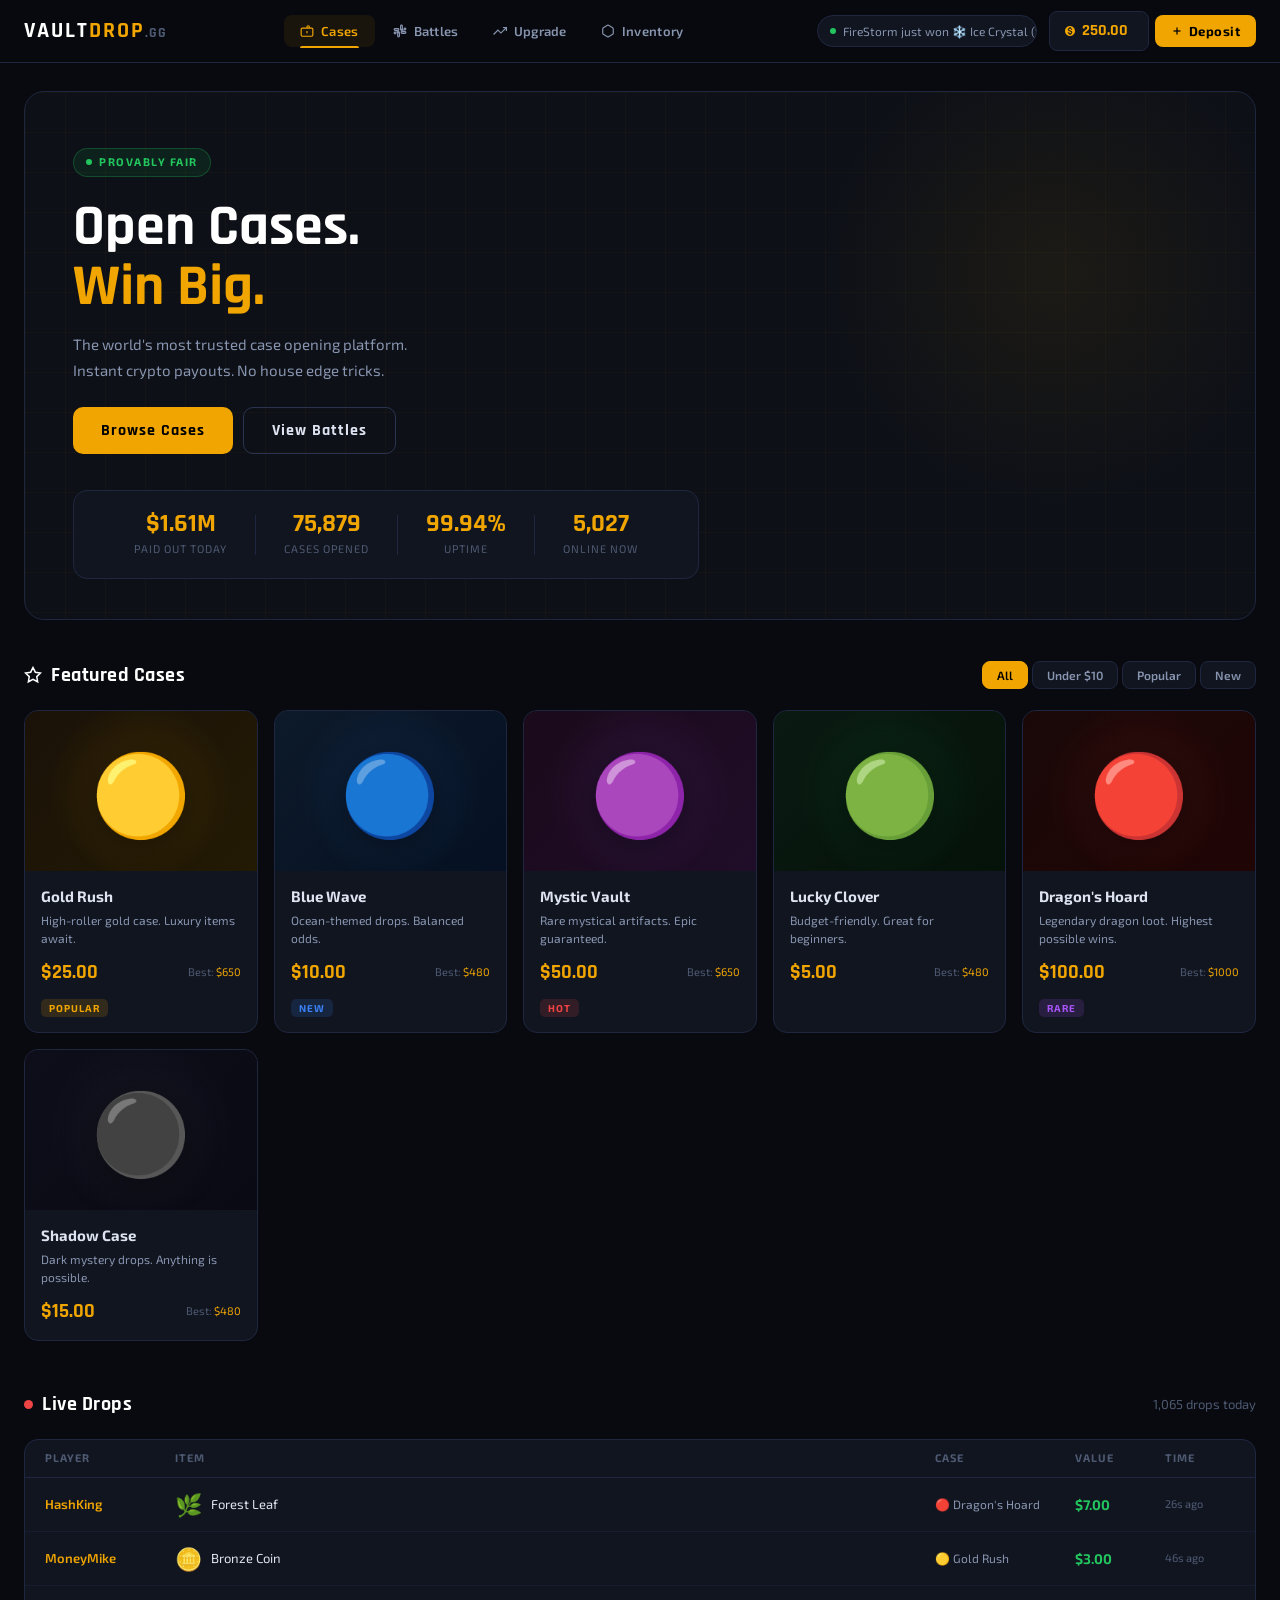
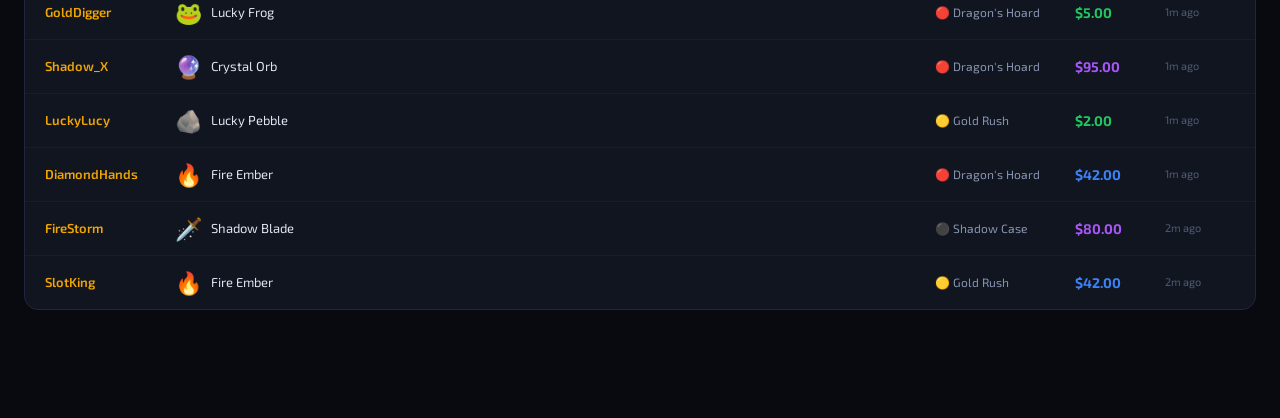
==== commit e3eb0f52: "Update index.html" ====
--- a/index.html
+++ b/index.html
@@ -315,6 +315,7 @@
 
   <script src="js/data.js"></script>
   <script src="js/app.js"></script>
+  <script src="js/admin.js"></script>
 
 </body>
 </html>
--- a/css/style.css
+++ b/css/style.css
@@ -1,5 +1,5 @@
 /* ===========================
-   VAULTDROP â€” Main Stylesheet
+   VAULTDROP — Main Stylesheet
    =========================== */
 
 @import url('https://fonts.googleapis.com/css2?family=Rajdhani:wght@400;500;600;700&family=Exo+2:ital,wght@0,300;0,400;0,600;0,700;0,900;1,400&display=swap');
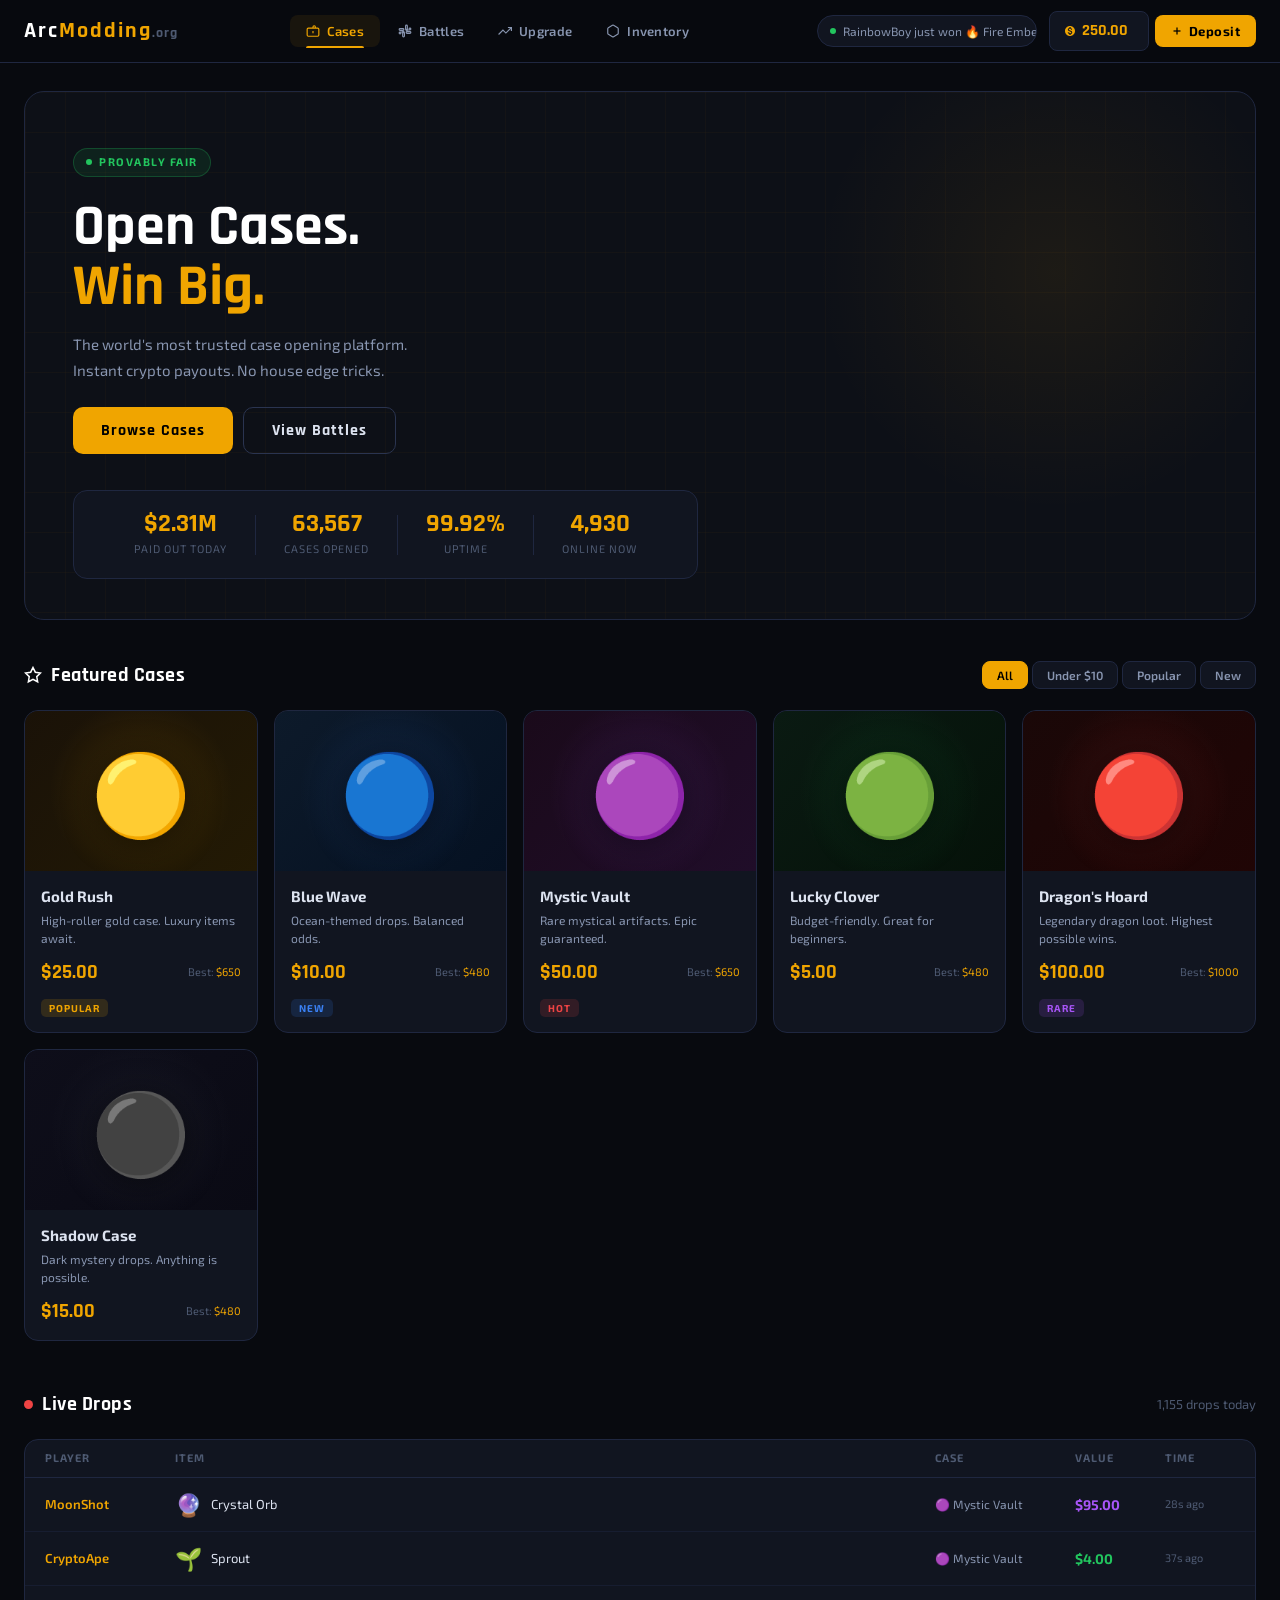
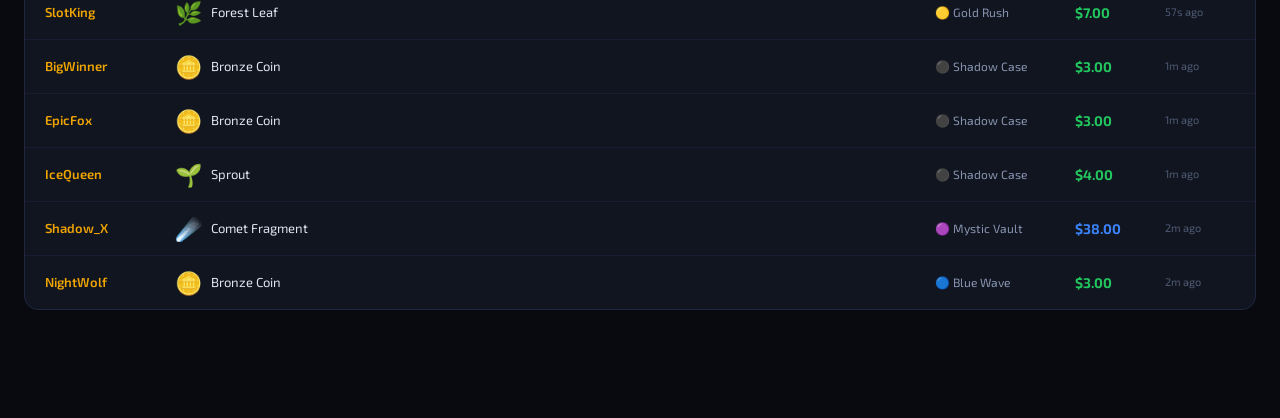
==== commit fd2259e6: "Update index.html" ====
--- a/index.html
+++ b/index.html
@@ -3,7 +3,7 @@
 <head>
   <meta charset="UTF-8" />
   <meta name="viewport" content="width=device-width, initial-scale=1.0" />
-  <title>VaultDrop — Premium Case Opening</title>
+  <title>Arc Modding — Premium Case Opening</title>
   <meta name="description" content="Open cases, win big. Provably fair case opening platform with instant crypto withdrawals." />
   <link rel="icon" type="image/svg+xml" href="data:image/svg+xml,<svg xmlns='http://www.w3.org/2000/svg' viewBox='0 0 100 100'><text y='.9em' font-size='90'>🔐</text></svg>" />
   <link rel="preconnect" href="https://fonts.googleapis.com" />
@@ -15,7 +15,7 @@
   <!-- NAVBAR -->
   <nav id="navbar">
     <div class="nav-inner">
-      <a href="#" class="logo">VAULT<span>DROP</span><em>.GG</em></a>
+      <a href="#" class="logo">Arc<span>Modding</span><em>.org</em></a>
 
       <div class="nav-center">
         <button class="nav-link active" data-tab="cases">
@@ -79,22 +79,22 @@
         </div>
         <div class="hero-stats" id="hero-stats">
           <div class="hstat">
-            <div class="hstat-val" id="stat-paidout">$0</div>
+            <div class="hstat-val" id="stat-paidout">N/A</div>
             <div class="hstat-label">Paid Out Today</div>
           </div>
           <div class="hstat-divider"></div>
           <div class="hstat">
-            <div class="hstat-val" id="stat-opened">0</div>
+            <div class="hstat-val" id="stat-opened">N/A</div>
             <div class="hstat-label">Cases Opened</div>
           </div>
           <div class="hstat-divider"></div>
           <div class="hstat">
-            <div class="hstat-val" id="stat-uptime">0%</div>
+            <div class="hstat-val" id="stat-uptime">N/A</div>
             <div class="hstat-label">Uptime</div>
           </div>
           <div class="hstat-divider"></div>
           <div class="hstat">
-            <div class="hstat-val" id="stat-online">0</div>
+            <div class="hstat-val" id="stat-online">N/A</div>
             <div class="hstat-label">Online Now</div>
           </div>
         </div>
@@ -124,7 +124,7 @@
             <span class="live-dot-inline"></span>
             Live Drops
           </h2>
-          <span class="feed-count" id="feed-count">0 drops today</span>
+          <span class="feed-count" id="feed-count">N/A drops today</span>
         </div>
         <div class="live-feed-wrap">
           <div class="live-feed-header">
@@ -144,6 +144,7 @@
     <section id="tab-battles" class="tab-section">
       <div class="coming-soon-wrap">
         <div class="coming-soon-icon">⚔️</div>
+        <h2>ETA of full release 5.30.26</h2>
         <h2>Case Battles</h2>
         <p>Challenge other players in real-time case battles.<br/>First to the highest value wins the pot.</p>
         <div class="coming-soon-features">
